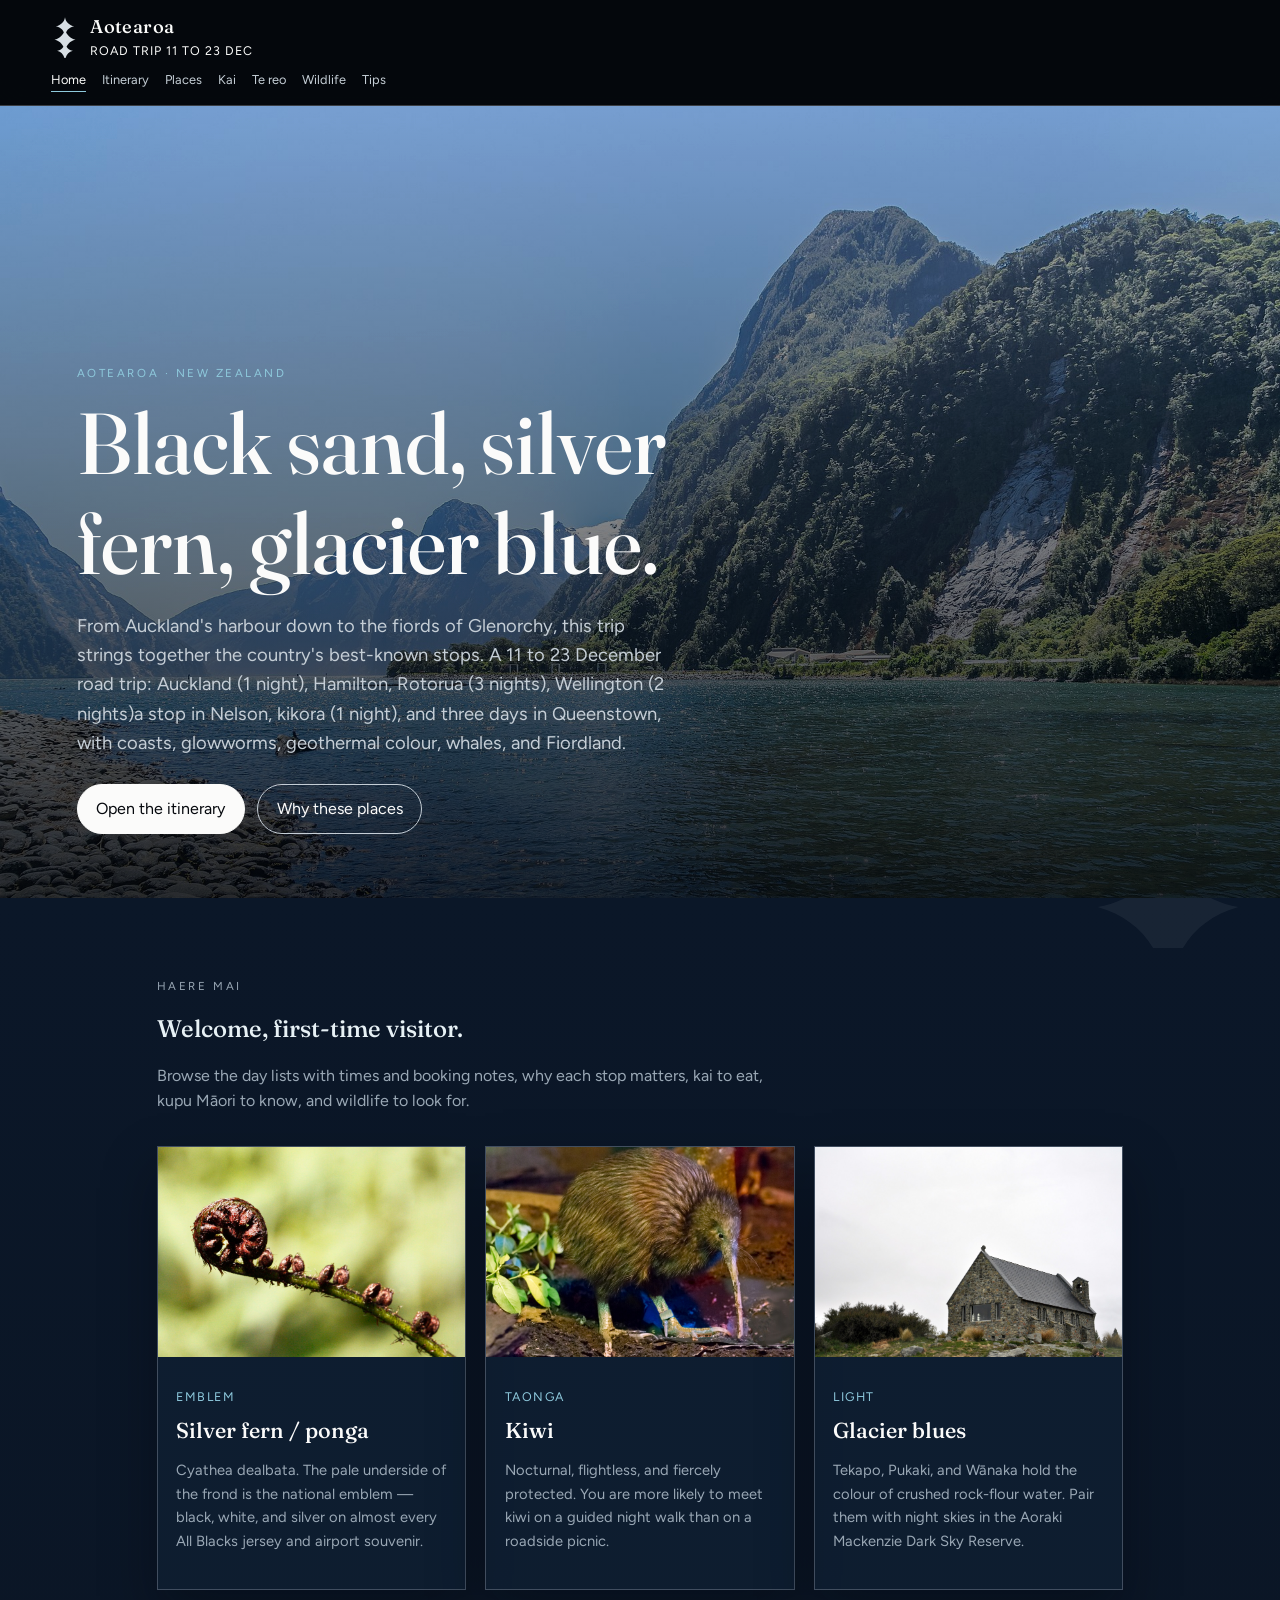
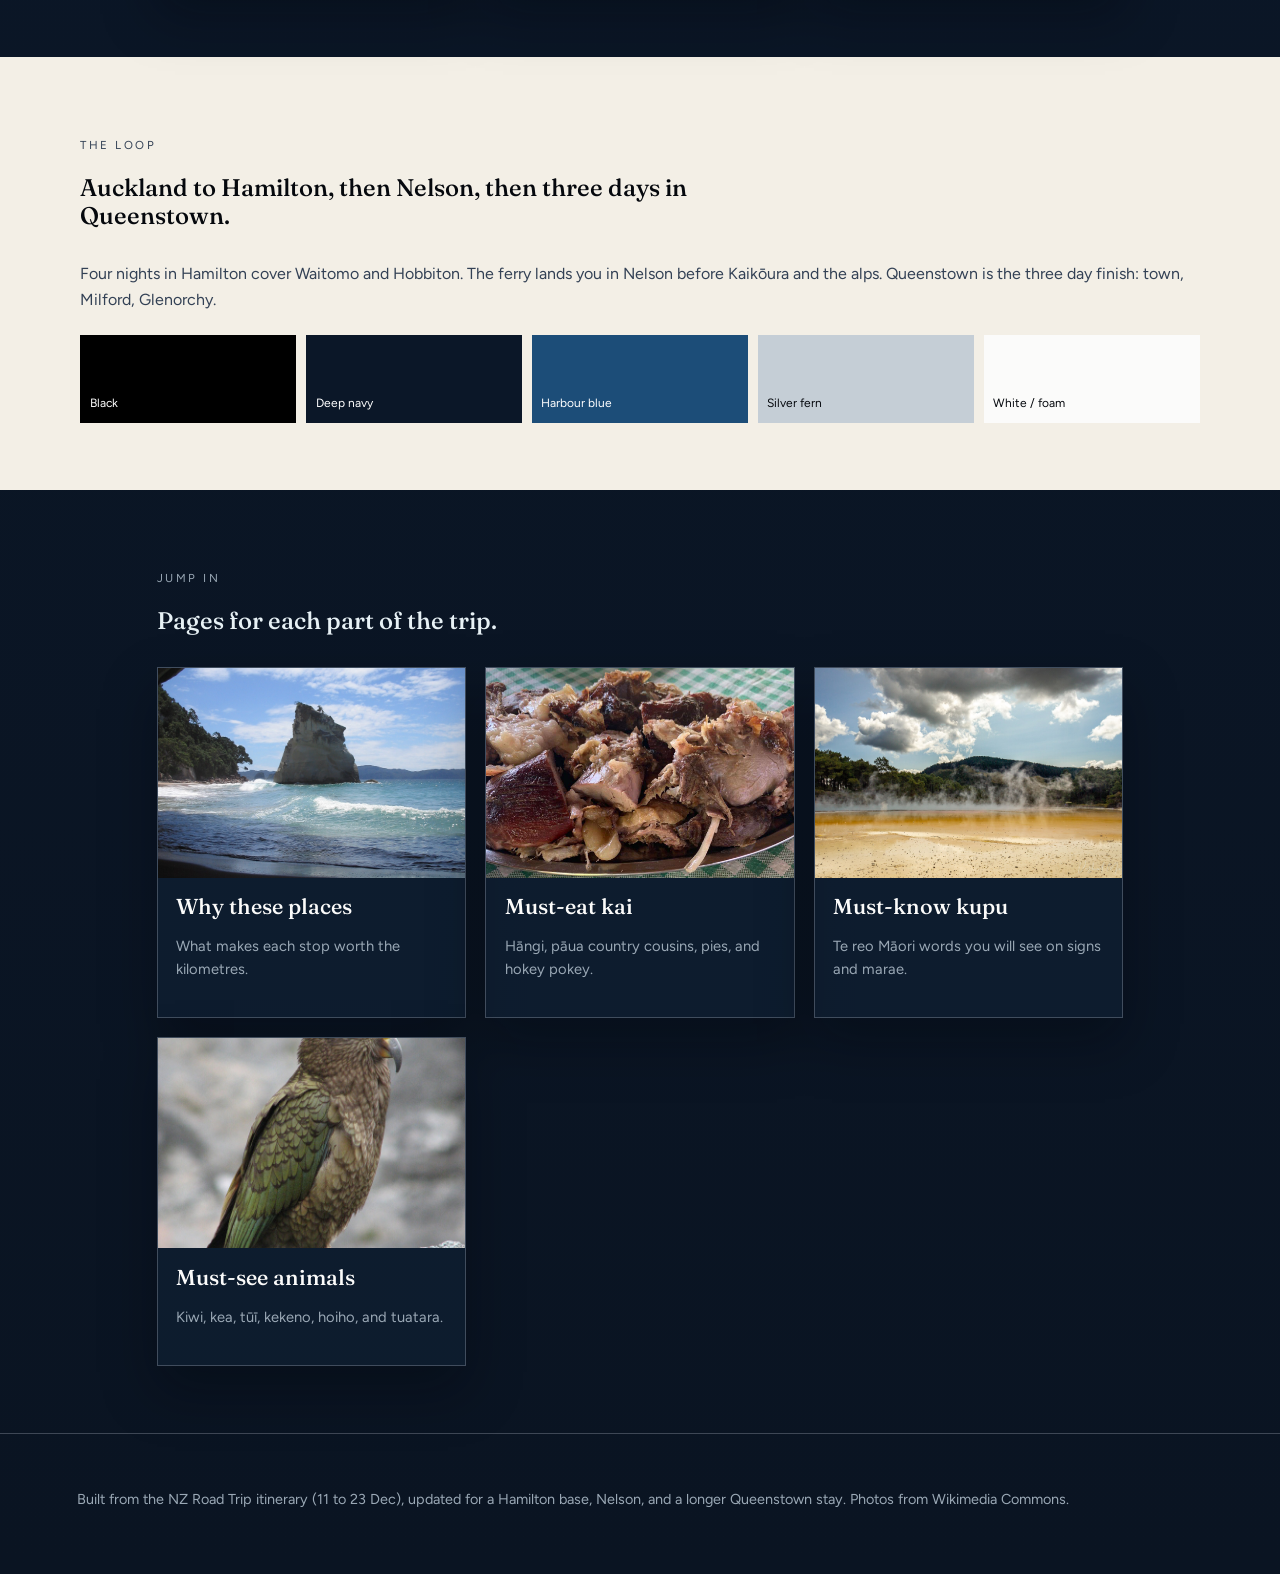
==== index.html @ 1c1c1429 "Update index.html" ====
<!DOCTYPE html>
<html lang="en">
<head>
  <meta charset="UTF-8">
  <meta name="viewport" content="width=device-width, initial-scale=1">
  <title>Aotearoa road trip · 11–23 December</title>
  <link rel="preconnect" href="https://fonts.googleapis.com">
  <link rel="preconnect" href="https://fonts.gstatic.com" crossorigin>
  <link href="https://fonts.googleapis.com/css2?family=Figtree:wght@400;500;600&family=Fraunces:opsz,wght@9..144,500;9..144,600&display=swap" rel="stylesheet">
  <link rel="stylesheet" href="css/style.css">
</head>
<body>
  <a class="skip" href="#content">Skip to content</a>
  <svg class="fern-mark" viewBox="0 0 80 120" aria-hidden="true"><path fill="#c5ced6" d="M40 4c2 16 14 24 28 28-16 2-26 12-28 32-2-20-12-30-28-32C26 28 38 20 40 4zm0 36c4 18 18 28 32 32-18 4-28 16-32 36-4-20-14-32-32-36 14-4 28-14 32-32zm0 40c2 16 12 24 24 26-14 4-22 14-24 30-2-16-10-26-24-30 12-2 22-10 24-26z"/></svg>
  <header class="site-header" data-header></header>

  <header class="hero">
    <div class="hero-bg" role="img" aria-label="Milford Sound / Piopiotahi"></div>
    <div class="hero-copy">
      <p class="kicker">Aotearoa · New Zealand</p>
      <h1>Black sand, silver fern, glacier blue.</h1>
      <p class="lede">From Auckland's harbour down to the fiords of Glenorchy, this trip strings together the country's best-known stops. A 11 to 23 December road trip: Auckland (1 night), Hamilton, Rotorua (3 nights), Wellington (2 nights)a stop in Nelson, kikora (1 night), and three days in Queenstown, with coasts, glowworms, geothermal colour, whales, and Fiordland.</p>
      <div class="btn-row">
        <a class="btn solid" href="itinerary.html">Open the itinerary</a>
        <a class="btn" href="places.html">Why these places</a>
      </div>
    </div>
  </header>

  <main id="content">
    <section class="narrow">
      <div class="section-head">
        <p class="kicker">Haere mai</p>
        <h2>Welcome, first-time visitor.</h2>
        <p>Browse the day lists with times and booking notes, why each stop matters, kai to eat, kupu Māori to know, and wildlife to look for.</p>
      </div>
      <div class="grid">
        <article class="card">
          <img src="images/fern.jpg" alt="Underside of a silver fern frond">
          <div class="card-body">
            <p class="meta">Emblem</p>
            <h3>Silver fern / ponga</h3>
            <p class="muted">Cyathea dealbata. The pale underside of the frond is the national emblem — black, white, and silver on almost every All Blacks jersey and airport souvenir.</p>
          </div>
        </article>
        <article class="card">
          <img src="images/kiwi.jpg" alt="North Island brown kiwi">
          <div class="card-body">
            <p class="meta">Taonga</p>
            <h3>Kiwi</h3>
            <p class="muted">Nocturnal, flightless, and fiercely protected. You are more likely to meet kiwi on a guided night walk than on a roadside picnic.</p>
          </div>
        </article>
        <article class="card">
          <img src="images/tekapo.jpg" alt="Church of the Good Shepherd at Lake Tekapo">
          <div class="card-body">
            <p class="meta">Light</p>
            <h3>Glacier blues</h3>
            <p class="muted">Tekapo, Pukaki, and Wānaka hold the colour of crushed rock-flour water. Pair them with night skies in the Aoraki Mackenzie Dark Sky Reserve.</p>
          </div>
        </article>
      </div>
    </section>

    <section class="light">
      <div class="narrow">
        <div class="section-head">
          <p class="kicker">The loop</p>
          <h2>Auckland to Hamilton, then Nelson, then three days in Queenstown.</h2>
        </div>
        <p>Four nights in Hamilton cover Waitomo and Hobbiton. The ferry lands you in Nelson before Kaikōura and the alps. Queenstown is the three day finish: town, Milford, Glenorchy.</p>
        <div class="palette" aria-label="Colour palette">
          <div class="swatch black">Black</div>
          <div class="swatch navy">Deep navy</div>
          <div class="swatch blue">Harbour blue</div>
          <div class="swatch silver">Silver fern</div>
          <div class="swatch white">White / foam</div>
        </div>
      </div>
    </section>

    <section class="narrow">
      <div class="section-head">
        <p class="kicker">Jump in</p>
        <h2>Pages for each part of the trip.</h2>
      </div>
      <div class="grid">
        <a class="card" href="places.html">
          <img src="images/cathedral-cove.jpg" alt="Cathedral Cove, Coromandel">
          <div class="card-body"><h3>Why these places</h3><p class="muted">What makes each stop worth the kilometres.</p></div>
        </a>
        <a class="card" href="kai.html">
          <img src="images/lamb.jpg" alt="Roast lamb">
          <div class="card-body"><h3>Must-eat kai</h3><p class="muted">Hāngi, pāua country cousins, pies, and hokey pokey.</p></div>
        </a>
        <a class="card" href="kupu.html">
          <img src="images/waiotapu.jpg" alt="Champagne Pool at Wai-O-Tapu">
          <div class="card-body"><h3>Must-know kupu</h3><p class="muted">Te reo Māori words you will see on signs and marae.</p></div>
        </a>
        <a class="card" href="wildlife.html">
          <img src="images/kea.jpg" alt="Kea alpine parrot">
          <div class="card-body"><h3>Must-see animals</h3><p class="muted">Kiwi, kea, tūī, kekeno, hoiho, and tuatara.</p></div>
        </a>
      </div>
    </section>
  </main>

  <footer>
    <p>Built from the NZ Road Trip itinerary (11 to 23 Dec), updated for a Hamilton base, Nelson, and a longer Queenstown stay. Photos from Wikimedia Commons.</p>
  </footer>
  <script src="js/site.js"></script>
</body>
</html>
---- css/style.css ----
:root {
  --ink: #05080d;
  --navy: #0b1728;
  --deep: #12263d;
  --blue: #1c4d78;
  --lagoon: #2b7ca8;
  --glacier: #8ec9dc;
  --foam: #e7f1f5;
  --paper: #f3efe6;
  --silver: #c5ced6;
  --mist: #9aa8b5;
  --white: #fbfbfa;
  --black: #020304;
  --line: rgba(197, 206, 214, 0.28);
  --shadow: 0 24px 50px rgba(2, 6, 12, 0.35);
  --serif: "Fraunces", "Times New Roman", serif;
  --sans: "Figtree", "Segoe UI", sans-serif;
}

* { box-sizing: border-box; }
html { scroll-behavior: smooth; }
body {
  margin: 0;
  color: var(--foam);
  background:
    radial-gradient(1200px 500px at 10% -10%, rgba(46, 124, 168, 0.18), transparent 50%),
    linear-gradient(180deg, var(--ink), var(--navy) 28%, #0a1422);
  font-family: var(--sans);
  line-height: 1.6;
}

img { max-width: 100%; display: block; }
a { color: var(--glacier); text-decoration: none; }
a:hover { color: var(--white); }

.skip {
  position: absolute;
  left: -999px;
}
.skip:focus {
  left: 1rem;
  top: 1rem;
  background: #fff;
  color: #000;
  padding: 0.5rem 1rem;
  z-index: 20;
}

.fern-mark {
  position: fixed;
  right: -4rem;
  bottom: -3rem;
  width: 22rem;
  height: 22rem;
  opacity: 0.07;
  pointer-events: none;
  z-index: 0;
}

.site-header {
  position: sticky;
  top: 0;
  z-index: 10;
  display: flex;
  flex-direction: column;
  align-items: stretch;
  gap: 0.55rem;
  padding: 0.75rem 4vw 0.85rem;
  background: rgba(5, 8, 13, 0.9);
  border-bottom: 1px solid var(--line);
  backdrop-filter: blur(16px);
}
.header-top {
  display: flex;
  align-items: center;
  justify-content: space-between;
  gap: 1rem;
}

.brand {
  display: flex;
  align-items: center;
  gap: 0.7rem;
  color: var(--white);
  letter-spacing: 0.08em;
  text-transform: uppercase;
  font-size: 0.78rem;
}
.brand svg { width: 28px; height: 42px; }
.brand strong {
  display: block;
  font-family: var(--serif);
  font-size: 1.15rem;
  letter-spacing: 0.02em;
  text-transform: none;
  font-weight: 500;
}

nav {
  display: flex;
  flex-wrap: wrap;
  gap: 0.35rem 1rem;
}
nav a {
  color: var(--silver);
  font-size: 0.8rem;
  white-space: nowrap;
}
nav a[aria-current="page"] {
  color: var(--white);
  border-bottom: 1px solid var(--glacier);
}

.menu-btn {
  display: none;
  background: transparent;
  color: var(--white);
  border: 1px solid var(--line);
  padding: 0.4rem 0.7rem;
}

.hero {
  position: relative;
  min-height: 88vh;
  display: grid;
  align-items: end;
  padding: 7rem 6vw 4rem;
  overflow: hidden;
}
.hero-bg {
  position: absolute;
  inset: 0;
  background:
    linear-gradient(180deg, rgba(5, 8, 13, 0.15), rgba(5, 8, 13, 0.82)),
    url("../images/milford.jpg") center/cover no-repeat;
  filter: saturate(1.08) contrast(1.05);
}
.hero-copy { position: relative; max-width: 42rem; }
.kicker {
  color: var(--glacier);
  letter-spacing: 0.22em;
  text-transform: uppercase;
  font-size: 0.72rem;
}
h1, h2, h3 { font-family: var(--serif); font-weight: 500; line-height: 1.15; }
h1 {
  font-size: clamp(2.6rem, 7vw, 5.4rem);
  margin: 0.4rem 0 0.8rem;
  color: var(--white);
}
.lede { font-size: 1.15rem; color: var(--silver); max-width: 38rem; }

.btn-row { display: flex; gap: 0.8rem; flex-wrap: wrap; margin-top: 1.6rem; }
.btn {
  display: inline-flex;
  align-items: center;
  padding: 0.7rem 1.15rem;
  border: 1px solid var(--silver);
  color: var(--white);
  border-radius: 999px;
}
.btn.solid {
  background: var(--white);
  color: var(--ink);
  border-color: var(--white);
}

main { position: relative; z-index: 1; }
section { padding: 4.2rem 6vw; }
.narrow { max-width: 70rem; margin: 0 auto; }
.section-head { max-width: 40rem; margin-bottom: 2rem; }
.section-head p { color: var(--mist); }

.palette {
  display: grid;
  grid-template-columns: repeat(5, 1fr);
  gap: 0.6rem;
  margin-top: 1.4rem;
}
.swatch {
  min-height: 88px;
  display: flex;
  align-items: end;
  padding: 0.6rem;
  font-size: 0.75rem;
  color: #fff;
}
.swatch.white, .swatch.silver { color: var(--ink); }
.swatch.black { background: #000; }
.swatch.navy { background: #0b1728; }
.swatch.blue { background: #1c4d78; }
.swatch.silver { background: #c5ced6; }
.swatch.white { background: #fbfbfa; }

.grid {
  display: grid;
  gap: 1.2rem;
  grid-template-columns: repeat(auto-fit, minmax(250px, 1fr));
}
.card {
  background: rgba(18, 38, 61, 0.45);
  border: 1px solid var(--line);
  overflow: hidden;
  box-shadow: var(--shadow);
}
.card img { width: 100%; height: 210px; object-fit: cover; }
.card-body { padding: 1.1rem 1.15rem 1.3rem; }
.card h3 { margin: 0 0 0.4rem; font-size: 1.35rem; color: var(--white); }
.muted { color: var(--mist); font-size: 0.92rem; }
.meta {
  color: var(--glacier);
  font-size: 0.78rem;
  letter-spacing: 0.12em;
  text-transform: uppercase;
}

.stay-grid {
  display: grid;
  grid-template-columns: repeat(3, 1fr);
  gap: 1rem;
  margin: 1.8rem 0 2.4rem;
}
.stay {
  border: 1px solid var(--line);
  padding: 1.1rem 1.15rem 1.2rem;
  background: rgba(18, 38, 61, 0.4);
}
.stay h2 { margin: 0.2rem 0 0.5rem; font-size: 1.35rem; color: var(--white); }
.stay p { margin: 0; color: var(--mist); font-size: 0.92rem; }

.book-now {
  margin: 0 0 2.5rem;
  padding-left: 1.2rem;
}
.book-now li { margin: 0.35rem 0; }

.day {
  display: grid;
  grid-template-columns: 8.5rem 1fr;
  gap: 1.2rem;
  padding: 1.6rem 0 1.8rem;
  border-top: 1px solid var(--line);
}
.day time {
  color: var(--glacier);
  font-size: 0.85rem;
  letter-spacing: 0.08em;
  text-transform: uppercase;
}
.day h2 { margin-top: 0; color: var(--white); }
.why {
  margin: 0.35rem 0 0.4rem;
  padding-left: 0.9rem;
  border-left: 2px solid var(--glacier);
  color: var(--silver);
}

.plan {
  list-style: none;
  margin: 0.6rem 0 0;
  padding: 0;
}
.plan li {
  display: grid;
  grid-template-columns: minmax(0, 1fr) auto;
  gap: 0.25rem 1rem;
  padding: 0.85rem 0;
  border-top: 1px solid var(--line);
}
.plan li span:first-child { color: var(--white); font-weight: 500; }
.plan .when {
  color: var(--glacier);
  font-size: 0.82rem;
  white-space: nowrap;
}
.plan .note {
  grid-column: 1 / -1;
  color: var(--mist);
  font-size: 0.9rem;
}
.plan .note strong { color: #e6c98a; font-weight: 600; }

.ticket-ol { padding-left: 1.2rem; }
.ticket-ol li { margin: 0.35rem 0; }

.place {
  display: grid;
  grid-template-columns: 1.1fr 1fr;
  gap: 1.6rem;
  align-items: center;
  margin: 2.2rem 0 3rem;
}
.place:nth-child(even) { grid-template-columns: 1fr 1.1fr; }
.place:nth-child(even) .place-copy { order: -1; }
.place img {
  width: 100%;
  height: 360px;
  object-fit: cover;
  border: 1px solid var(--line);
}
.place h2 { margin-top: 0; color: var(--white); font-size: 2rem; }

.word {
  display: grid;
  grid-template-columns: 12rem 1fr;
  gap: 1rem;
  padding: 1rem 0;
  border-bottom: 1px solid var(--line);
}
.word dt {
  font-family: var(--serif);
  font-size: 1.4rem;
  color: var(--white);
}
.pronounce { color: var(--glacier); font-size: 0.85rem; }

.tips { display: grid; gap: 1rem; }
.tip {
  background: linear-gradient(90deg, rgba(142, 201, 220, 0.08), transparent);
  border: 1px solid var(--line);
  padding: 1.1rem 1.2rem;
}

.chip {
  border: 1px solid var(--line);
  padding: 0.35rem 0.7rem;
  font-size: 0.82rem;
  color: var(--silver);
}

.animal img { height: 240px; }

.quote {
  font-family: var(--serif);
  font-size: clamp(1.5rem, 3vw, 2.3rem);
  color: var(--white);
  max-width: 36rem;
}

footer {
  padding: 2.5rem 6vw 3rem;
  border-top: 1px solid var(--line);
  color: var(--mist);
  font-size: 0.9rem;
}

.light {
  background: var(--paper);
  color: var(--navy);
}
.light h2, .light h3 { color: var(--ink); }
.light .muted, .light p { color: #334155; }
.light .card { background: #fff; color: var(--navy); box-shadow: none; }
.light .card h3 { color: var(--ink); }

@media (max-width: 700px) {
  .menu-btn { display: block; }
  nav {
    display: none;
    flex-direction: column;
    background: #0b1728;
    padding: 0.8rem 0 0.2rem;
  }
  nav.open { display: flex; }
  .place,
  .place:nth-child(even),
  .day,
  .word,
  .stay-grid,
  .plan li {
    grid-template-columns: 1fr;
  }
  .place:nth-child(even) .place-copy { order: 0; }
  .place img { height: 240px; }
  .palette { grid-template-columns: repeat(3, 1fr); }
}
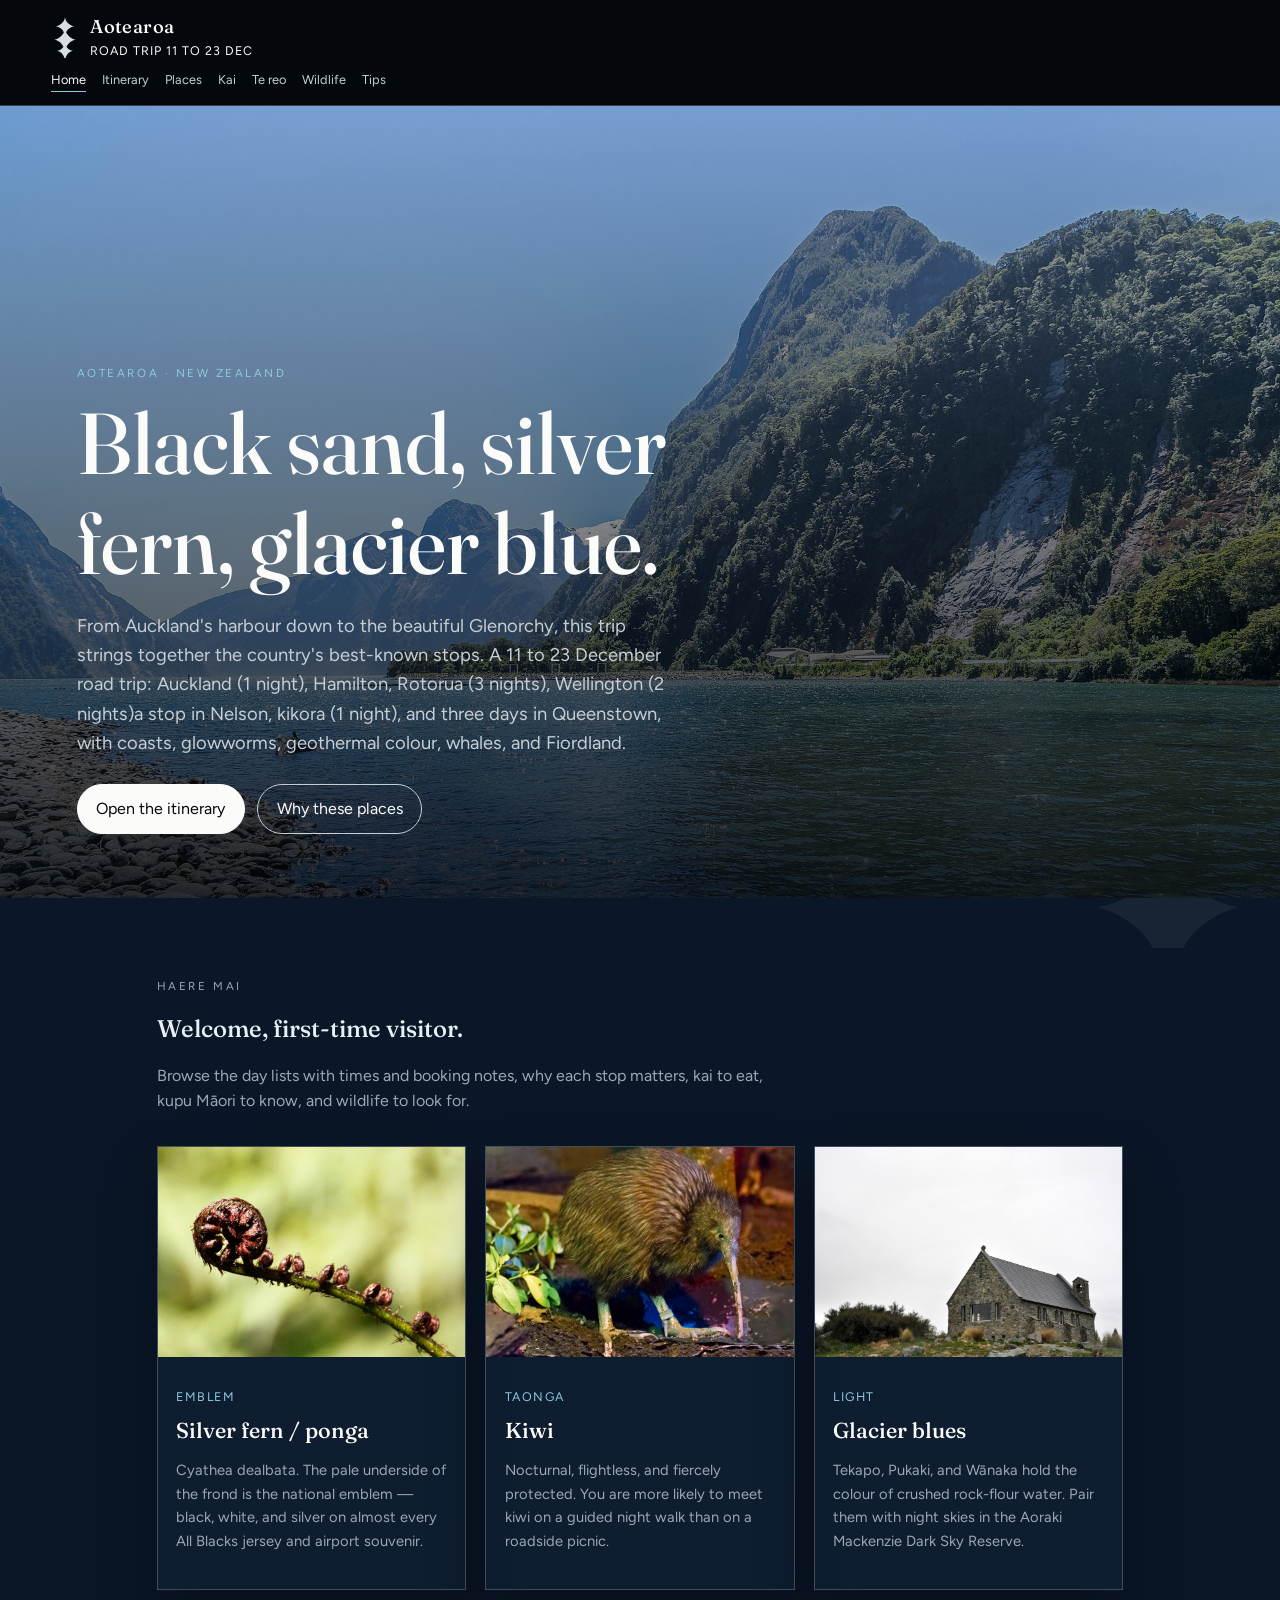
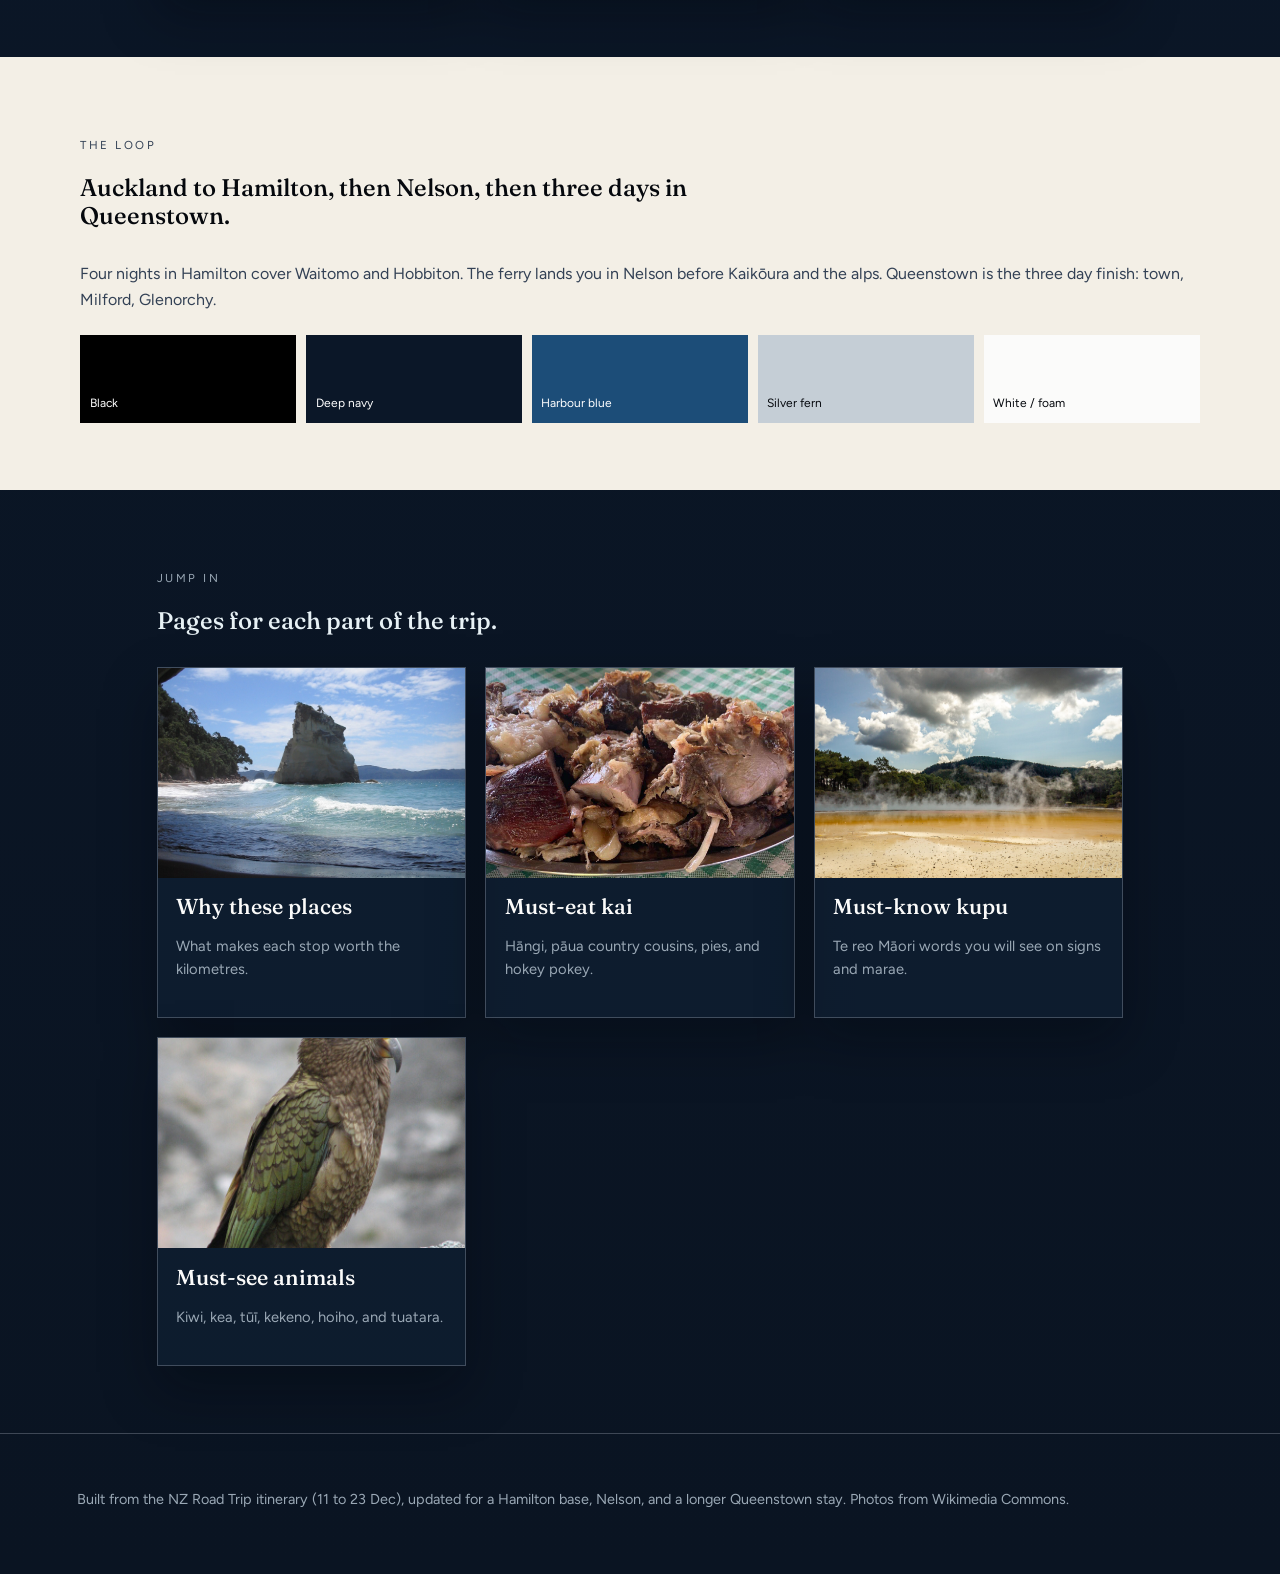
==== commit 4dce0155: "Update index.html" ====
--- a/index.html
+++ b/index.html
@@ -19,7 +19,7 @@
     <div class="hero-copy">
       <p class="kicker">Aotearoa · New Zealand</p>
       <h1>Black sand, silver fern, glacier blue.</h1>
-      <p class="lede">From Auckland's harbour down to the fiords of Glenorchy, this trip strings together the country's best-known stops. A 11 to 23 December road trip: Auckland (1 night), Hamilton, Rotorua (3 nights), Wellington (2 nights)a stop in Nelson, kikora (1 night), and three days in Queenstown, with coasts, glowworms, geothermal colour, whales, and Fiordland.</p>
+      <p class="lede">From Auckland's harbour down to the beautiful Glenorchy, this trip strings together the country's best-known stops. A 11 to 23 December road trip: Auckland (1 night), Hamilton, Rotorua (3 nights), Wellington (2 nights)a stop in Nelson, kikora (1 night), and three days in Queenstown, with coasts, glowworms, geothermal colour, whales, and Fiordland.</p>
       <div class="btn-row">
         <a class="btn solid" href="itinerary.html">Open the itinerary</a>
         <a class="btn" href="places.html">Why these places</a>
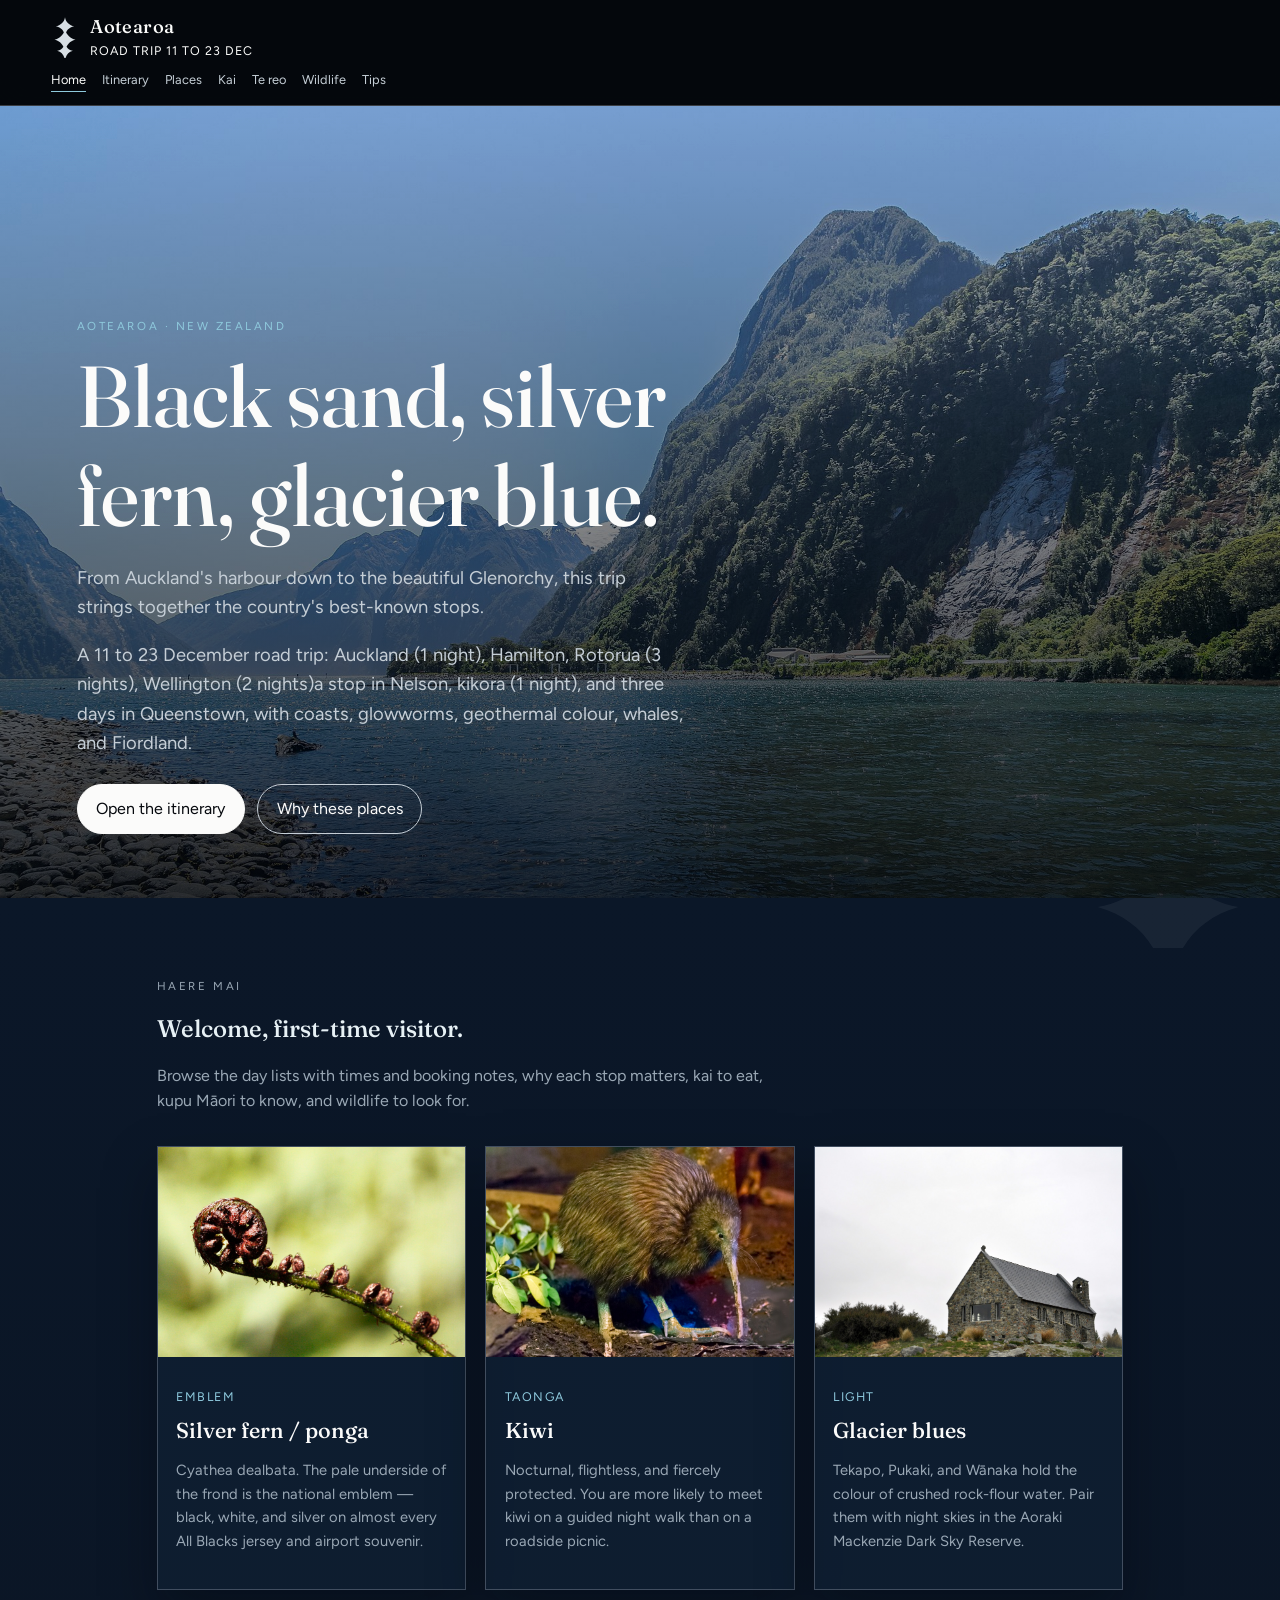
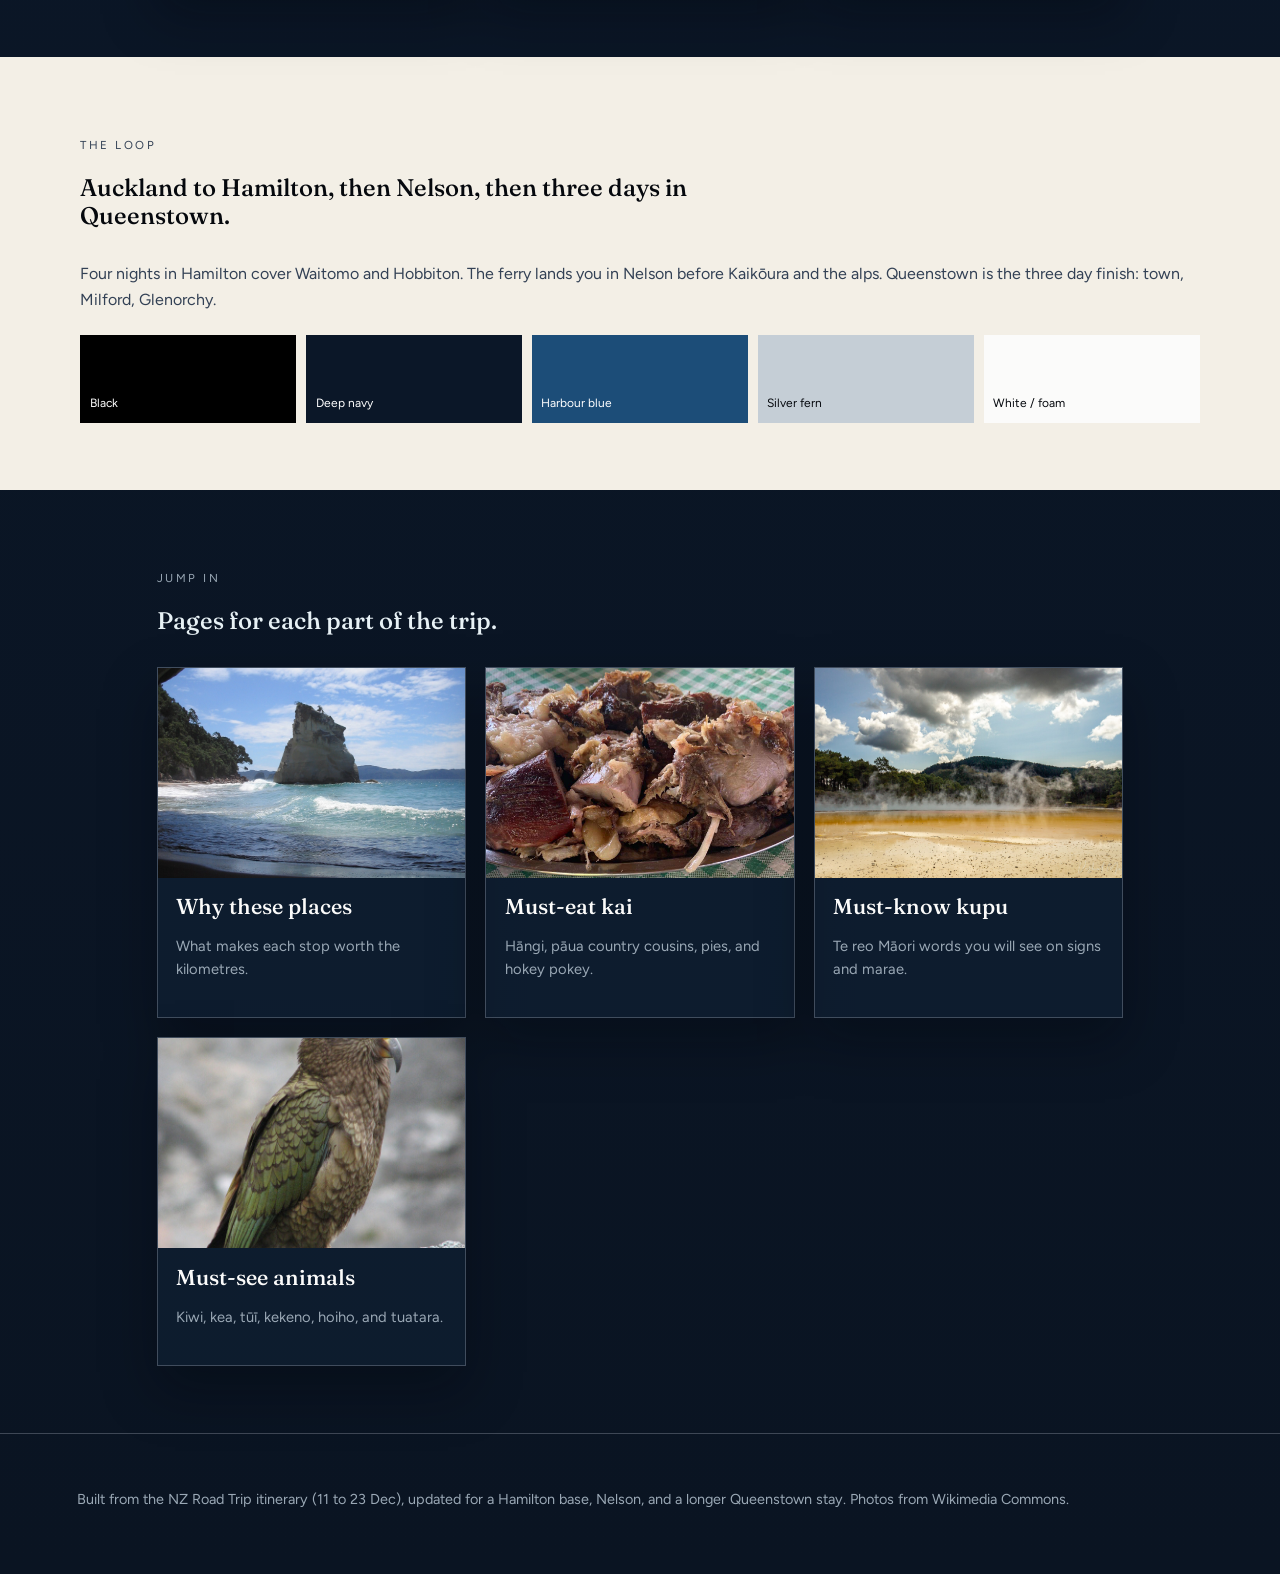
==== commit 2534bdbe: "Update index.html" ====
--- a/index.html
+++ b/index.html
@@ -19,7 +19,8 @@
     <div class="hero-copy">
       <p class="kicker">Aotearoa · New Zealand</p>
       <h1>Black sand, silver fern, glacier blue.</h1>
-      <p class="lede">From Auckland's harbour down to the beautiful Glenorchy, this trip strings together the country's best-known stops. A 11 to 23 December road trip: Auckland (1 night), Hamilton, Rotorua (3 nights), Wellington (2 nights)a stop in Nelson, kikora (1 night), and three days in Queenstown, with coasts, glowworms, geothermal colour, whales, and Fiordland.</p>
+           <p class="lede">From Auckland's harbour down to the beautiful Glenorchy, this trip strings together the country's best-known stops.</p>
+           <p class="lede">A 11 to 23 December road trip: Auckland (1 night), Hamilton, Rotorua (3 nights), Wellington (2 nights)a stop in Nelson, kikora (1 night), and three days in Queenstown, with coasts, glowworms, geothermal colour, whales, and Fiordland.</p>
       <div class="btn-row">
         <a class="btn solid" href="itinerary.html">Open the itinerary</a>
         <a class="btn" href="places.html">Why these places</a>
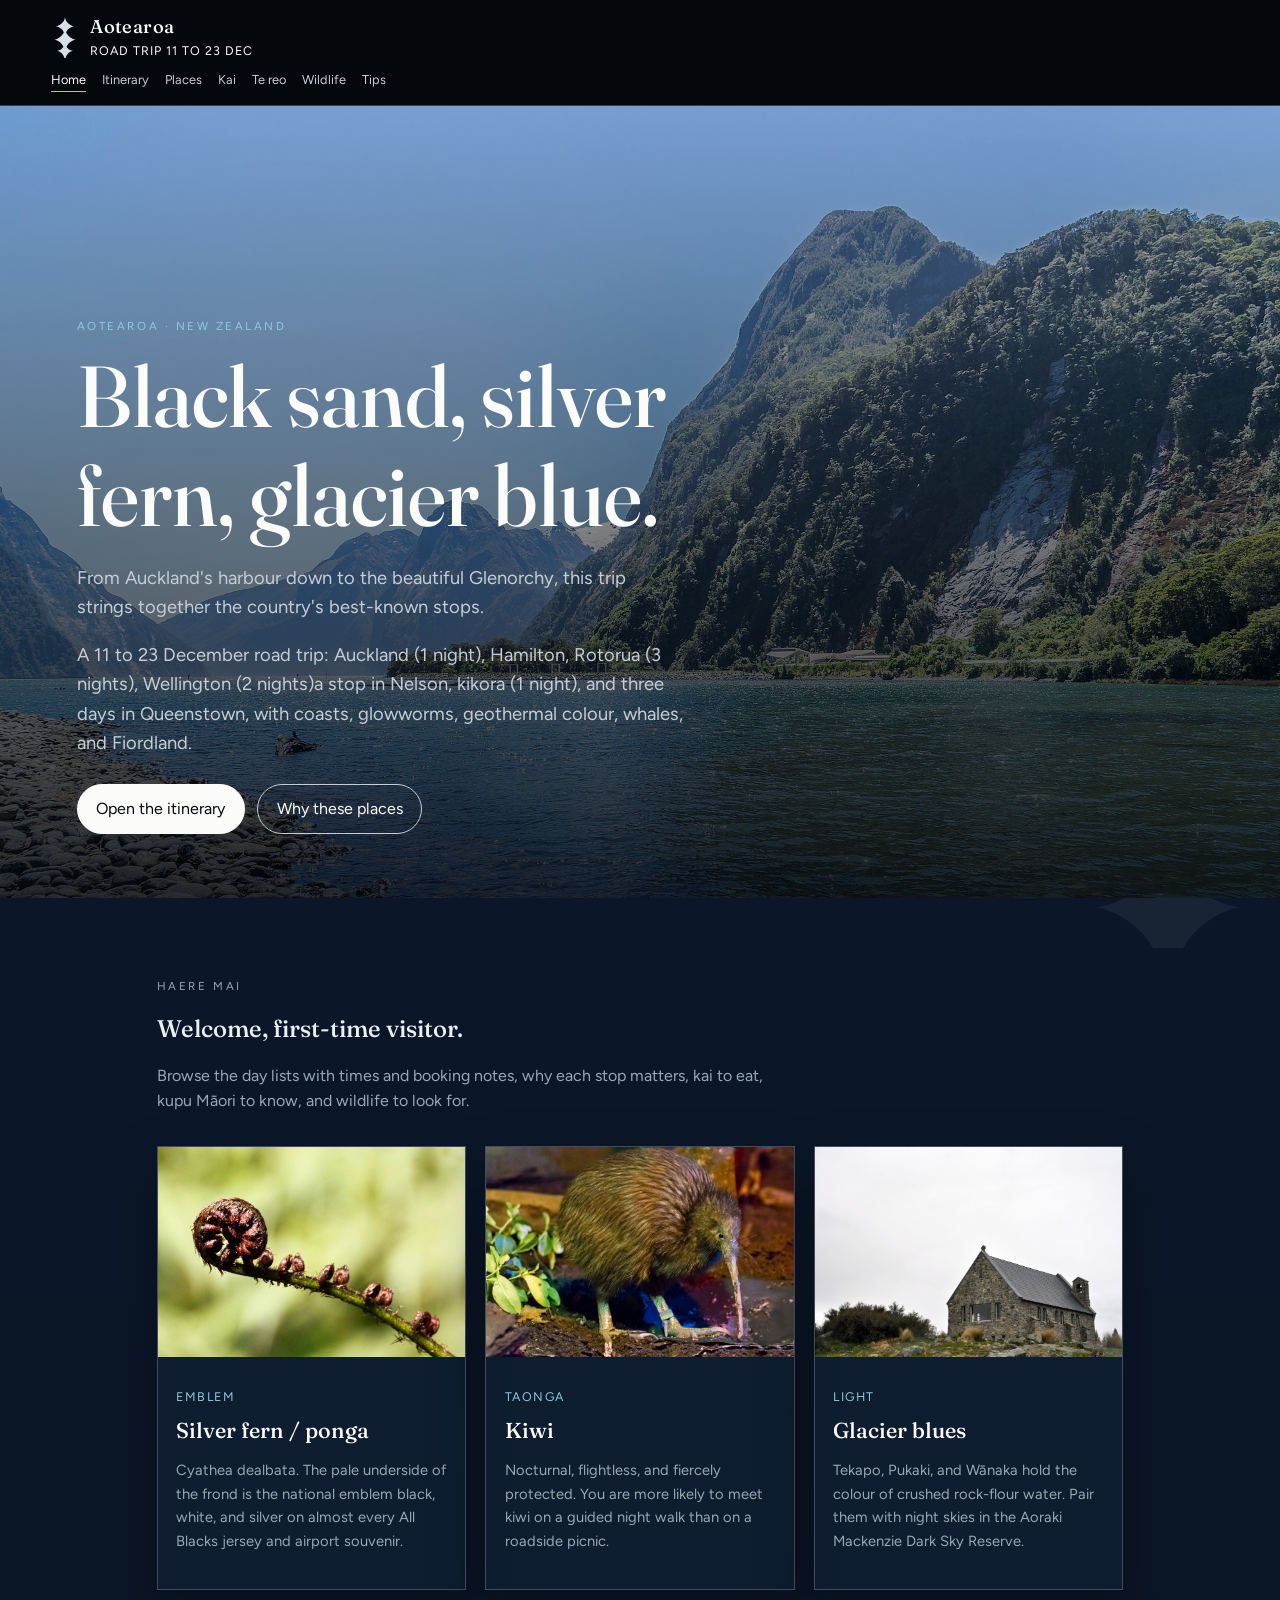
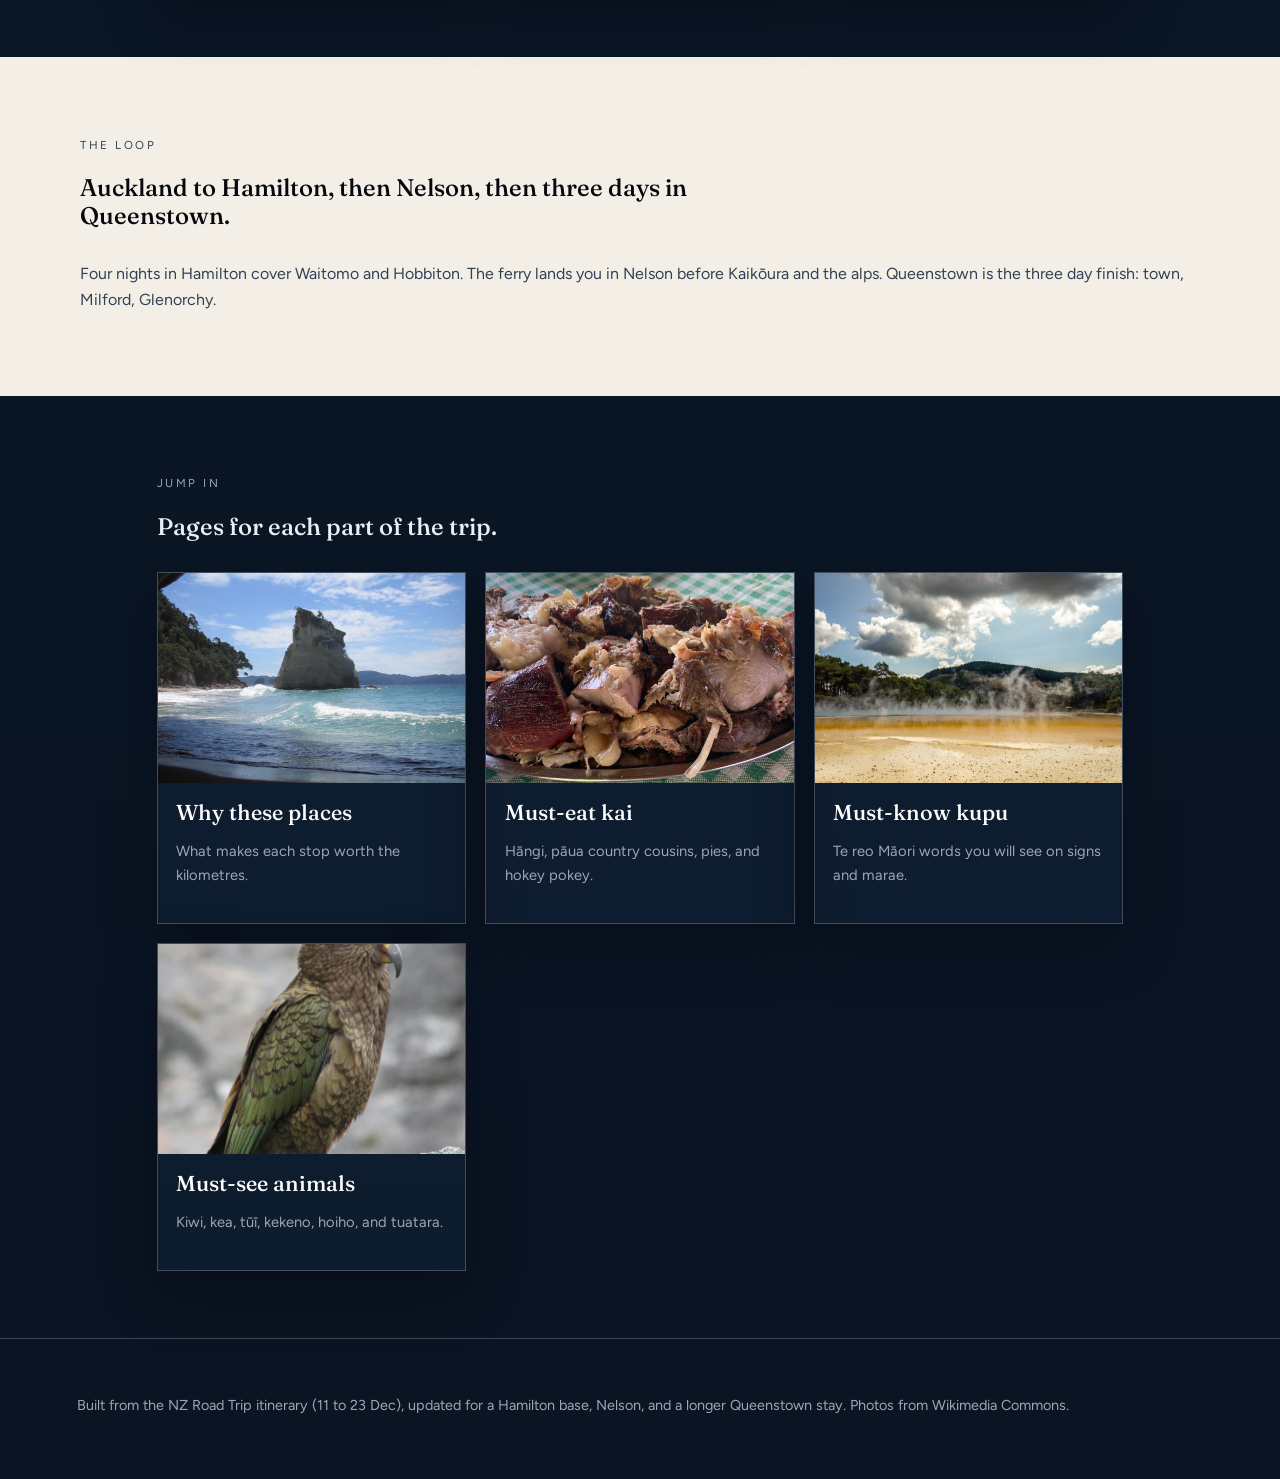
==== commit ce28191f: "changes on home" ====
--- a/index.html
+++ b/index.html
@@ -20,7 +20,7 @@
       <p class="kicker">Aotearoa · New Zealand</p>
       <h1>Black sand, silver fern, glacier blue.</h1>
            <p class="lede">From Auckland's harbour down to the beautiful Glenorchy, this trip strings together the country's best-known stops.</p>
-           <p class="lede">A 11 to 23 December road trip: Auckland (1 night), Hamilton, Rotorua (3 nights), Wellington (2 nights)a stop in Nelson, kikora (1 night), and three days in Queenstown, with coasts, glowworms, geothermal colour, whales, and Fiordland.</p>
+           <p class="lede">A 11 to 23 December road trip: Auckland (1 night), Hamilton,      Rotorua (3 nights), Wellington (2 nights)a stop in Nelson, kikora (1 night), and three days in Queenstown, with coasts, glowworms, geothermal colour, whales, and Fiordland.</p>
       <div class="btn-row">
         <a class="btn solid" href="itinerary.html">Open the itinerary</a>
         <a class="btn" href="places.html">Why these places</a>
@@ -41,7 +41,7 @@
           <div class="card-body">
             <p class="meta">Emblem</p>
             <h3>Silver fern / ponga</h3>
-            <p class="muted">Cyathea dealbata. The pale underside of the frond is the national emblem — black, white, and silver on almost every All Blacks jersey and airport souvenir.</p>
+            <p class="muted">Cyathea dealbata. The pale underside of the frond is the national emblem  black, white, and silver on almost every All Blacks jersey and airport souvenir.</p>
           </div>
         </article>
         <article class="card">
@@ -70,13 +70,6 @@
           <h2>Auckland to Hamilton, then Nelson, then three days in Queenstown.</h2>
         </div>
         <p>Four nights in Hamilton cover Waitomo and Hobbiton. The ferry lands you in Nelson before Kaikōura and the alps. Queenstown is the three day finish: town, Milford, Glenorchy.</p>
-        <div class="palette" aria-label="Colour palette">
-          <div class="swatch black">Black</div>
-          <div class="swatch navy">Deep navy</div>
-          <div class="swatch blue">Harbour blue</div>
-          <div class="swatch silver">Silver fern</div>
-          <div class="swatch white">White / foam</div>
-        </div>
       </div>
     </section>
 
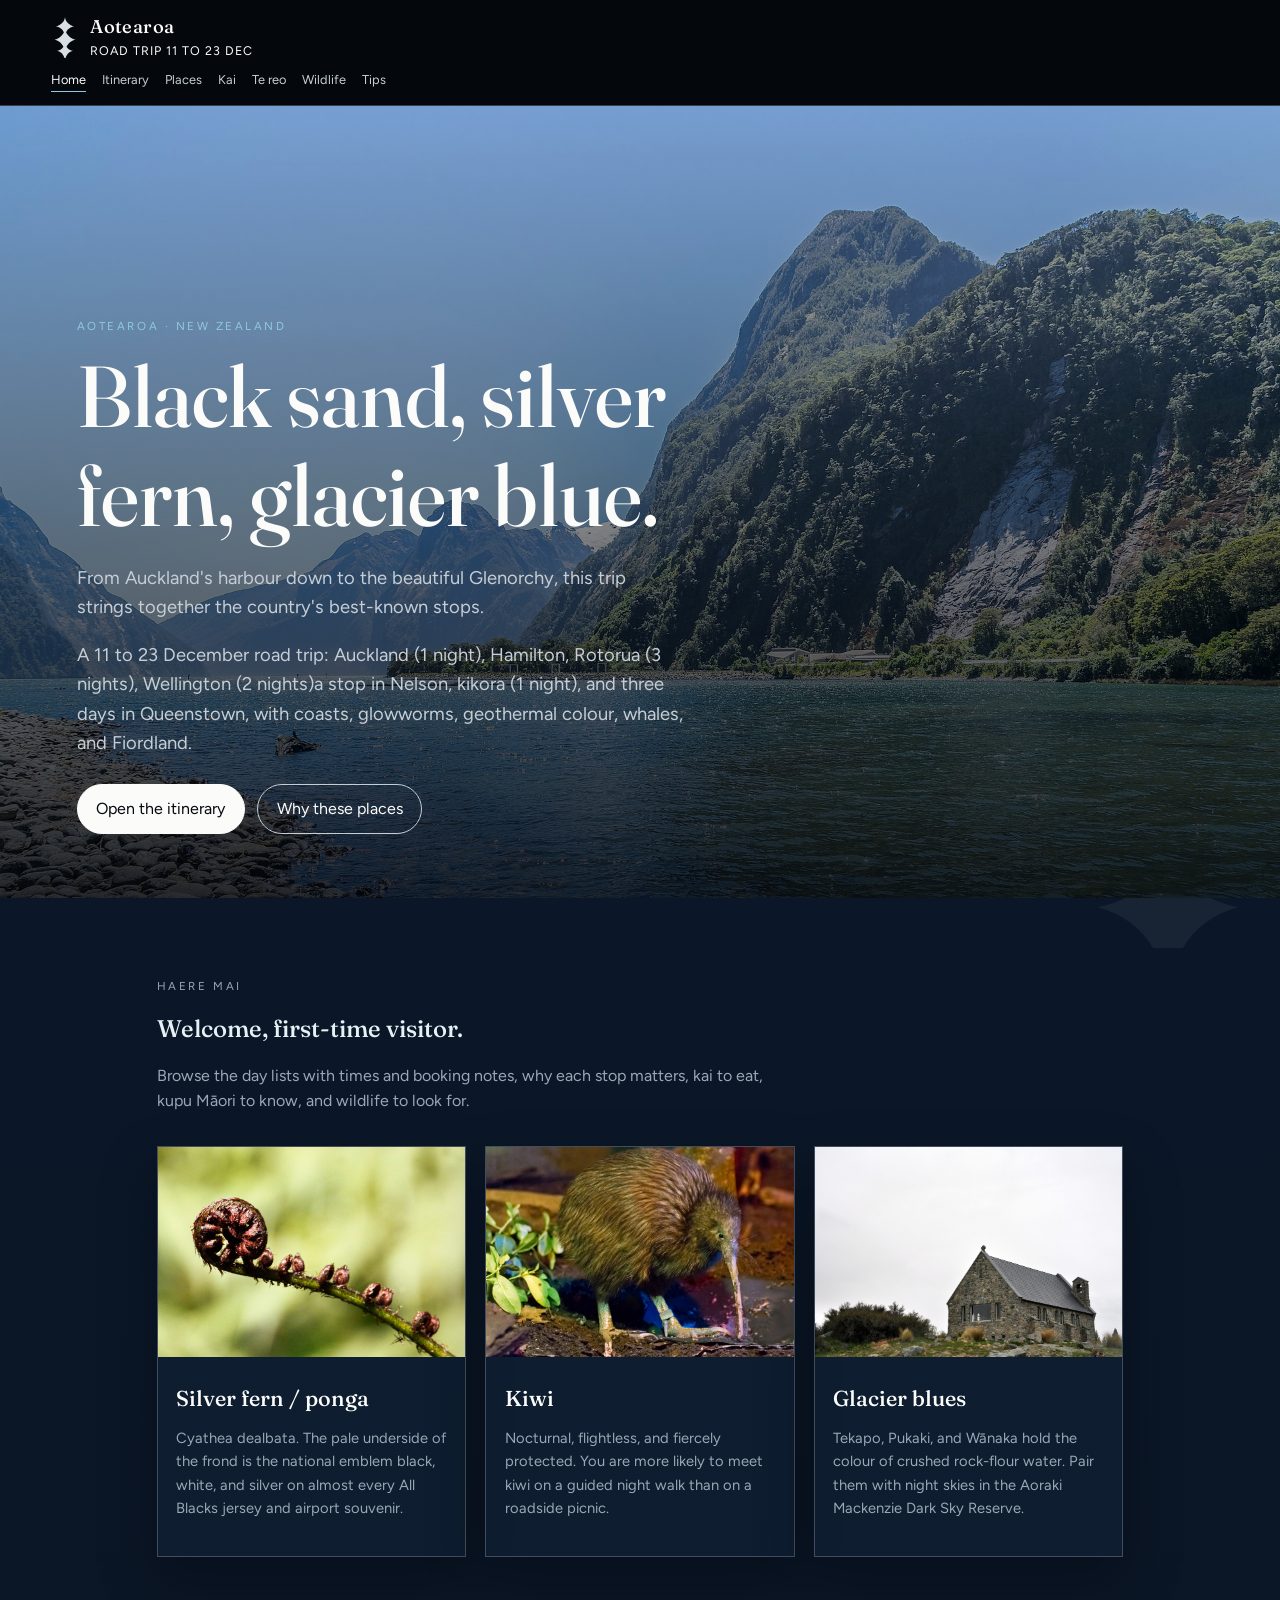
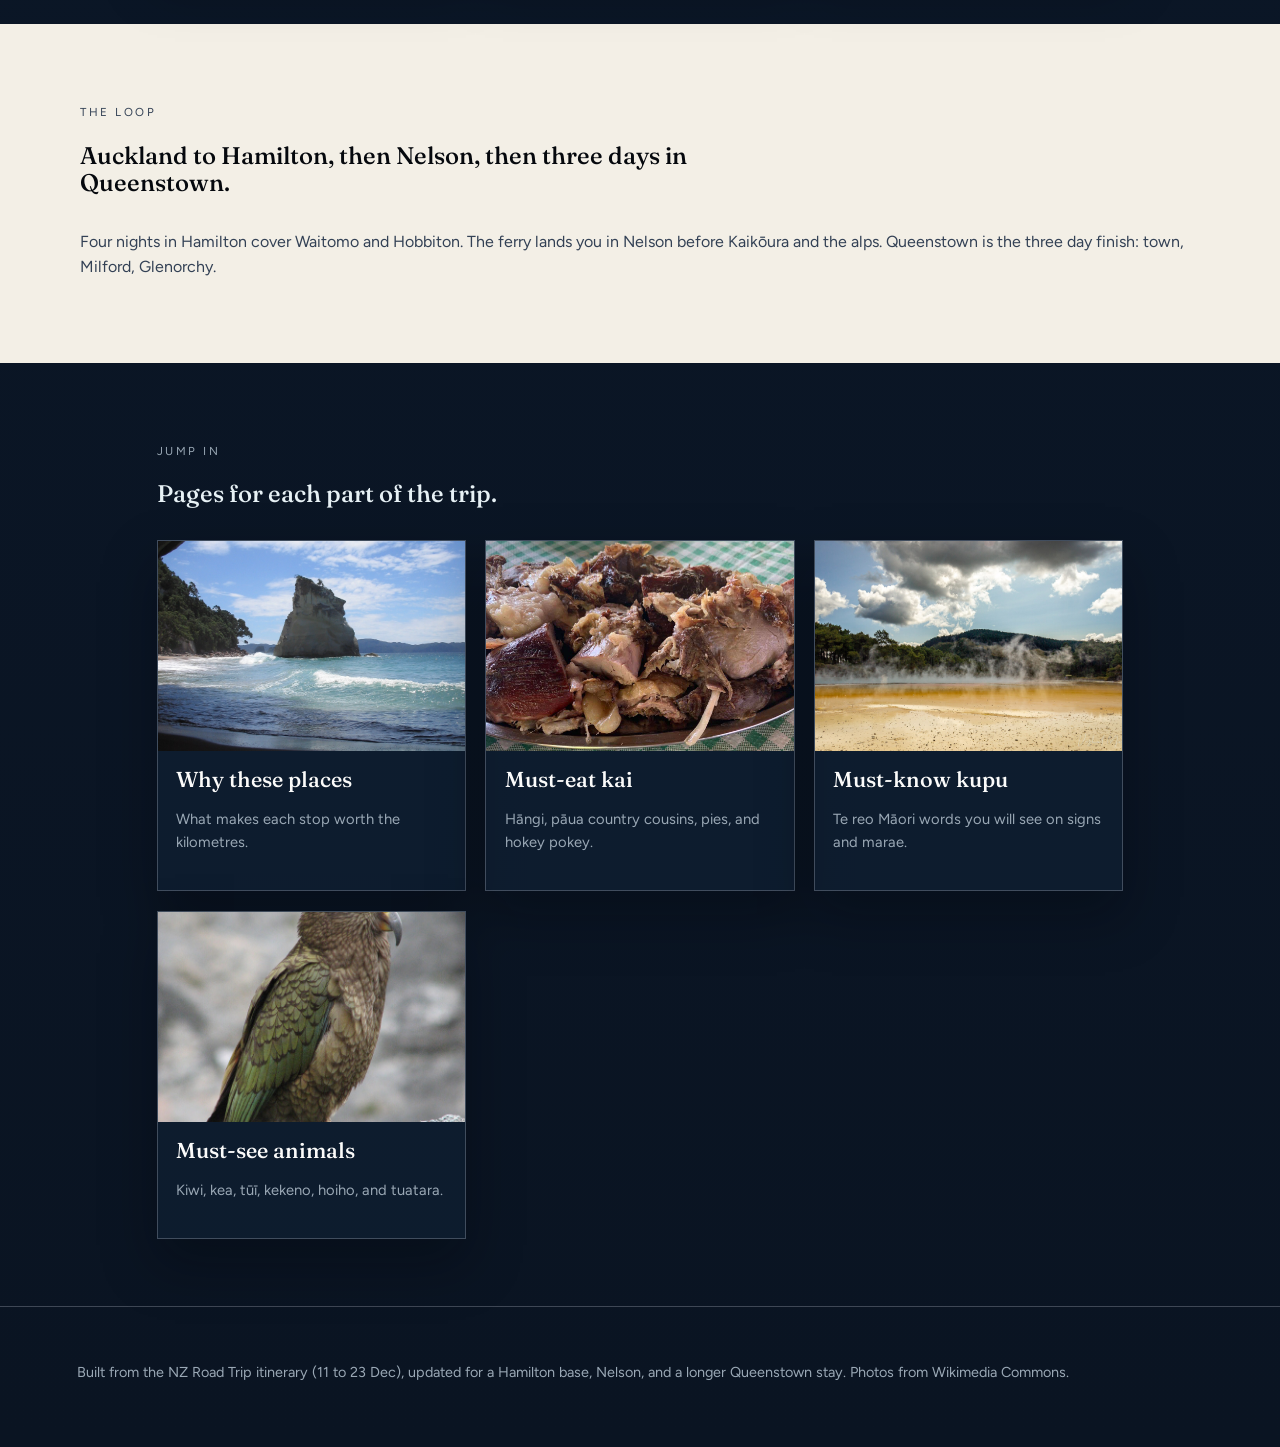
==== commit f3fe54bd: "content revise" ====
--- a/index.html
+++ b/index.html
@@ -3,7 +3,7 @@
 <head>
   <meta charset="UTF-8">
   <meta name="viewport" content="width=device-width, initial-scale=1">
-  <title>Aotearoa road trip · 11–23 December</title>
+  <title>Aotearoa road trip · 11–23 December 2026</title>
   <link rel="preconnect" href="https://fonts.googleapis.com">
   <link rel="preconnect" href="https://fonts.gstatic.com" crossorigin>
   <link href="https://fonts.googleapis.com/css2?family=Figtree:wght@400;500;600&family=Fraunces:opsz,wght@9..144,500;9..144,600&display=swap" rel="stylesheet">
@@ -39,7 +39,7 @@
         <article class="card">
           <img src="images/fern.jpg" alt="Underside of a silver fern frond">
           <div class="card-body">
-            <p class="meta">Emblem</p>
+            <p class="meta"></p>
             <h3>Silver fern / ponga</h3>
             <p class="muted">Cyathea dealbata. The pale underside of the frond is the national emblem  black, white, and silver on almost every All Blacks jersey and airport souvenir.</p>
           </div>
@@ -47,7 +47,7 @@
         <article class="card">
           <img src="images/kiwi.jpg" alt="North Island brown kiwi">
           <div class="card-body">
-            <p class="meta">Taonga</p>
+            <p class="meta"></p>
             <h3>Kiwi</h3>
             <p class="muted">Nocturnal, flightless, and fiercely protected. You are more likely to meet kiwi on a guided night walk than on a roadside picnic.</p>
           </div>
@@ -55,7 +55,7 @@
         <article class="card">
           <img src="images/tekapo.jpg" alt="Church of the Good Shepherd at Lake Tekapo">
           <div class="card-body">
-            <p class="meta">Light</p>
+            <p class="meta"></p>
             <h3>Glacier blues</h3>
             <p class="muted">Tekapo, Pukaki, and Wānaka hold the colour of crushed rock-flour water. Pair them with night skies in the Aoraki Mackenzie Dark Sky Reserve.</p>
           </div>
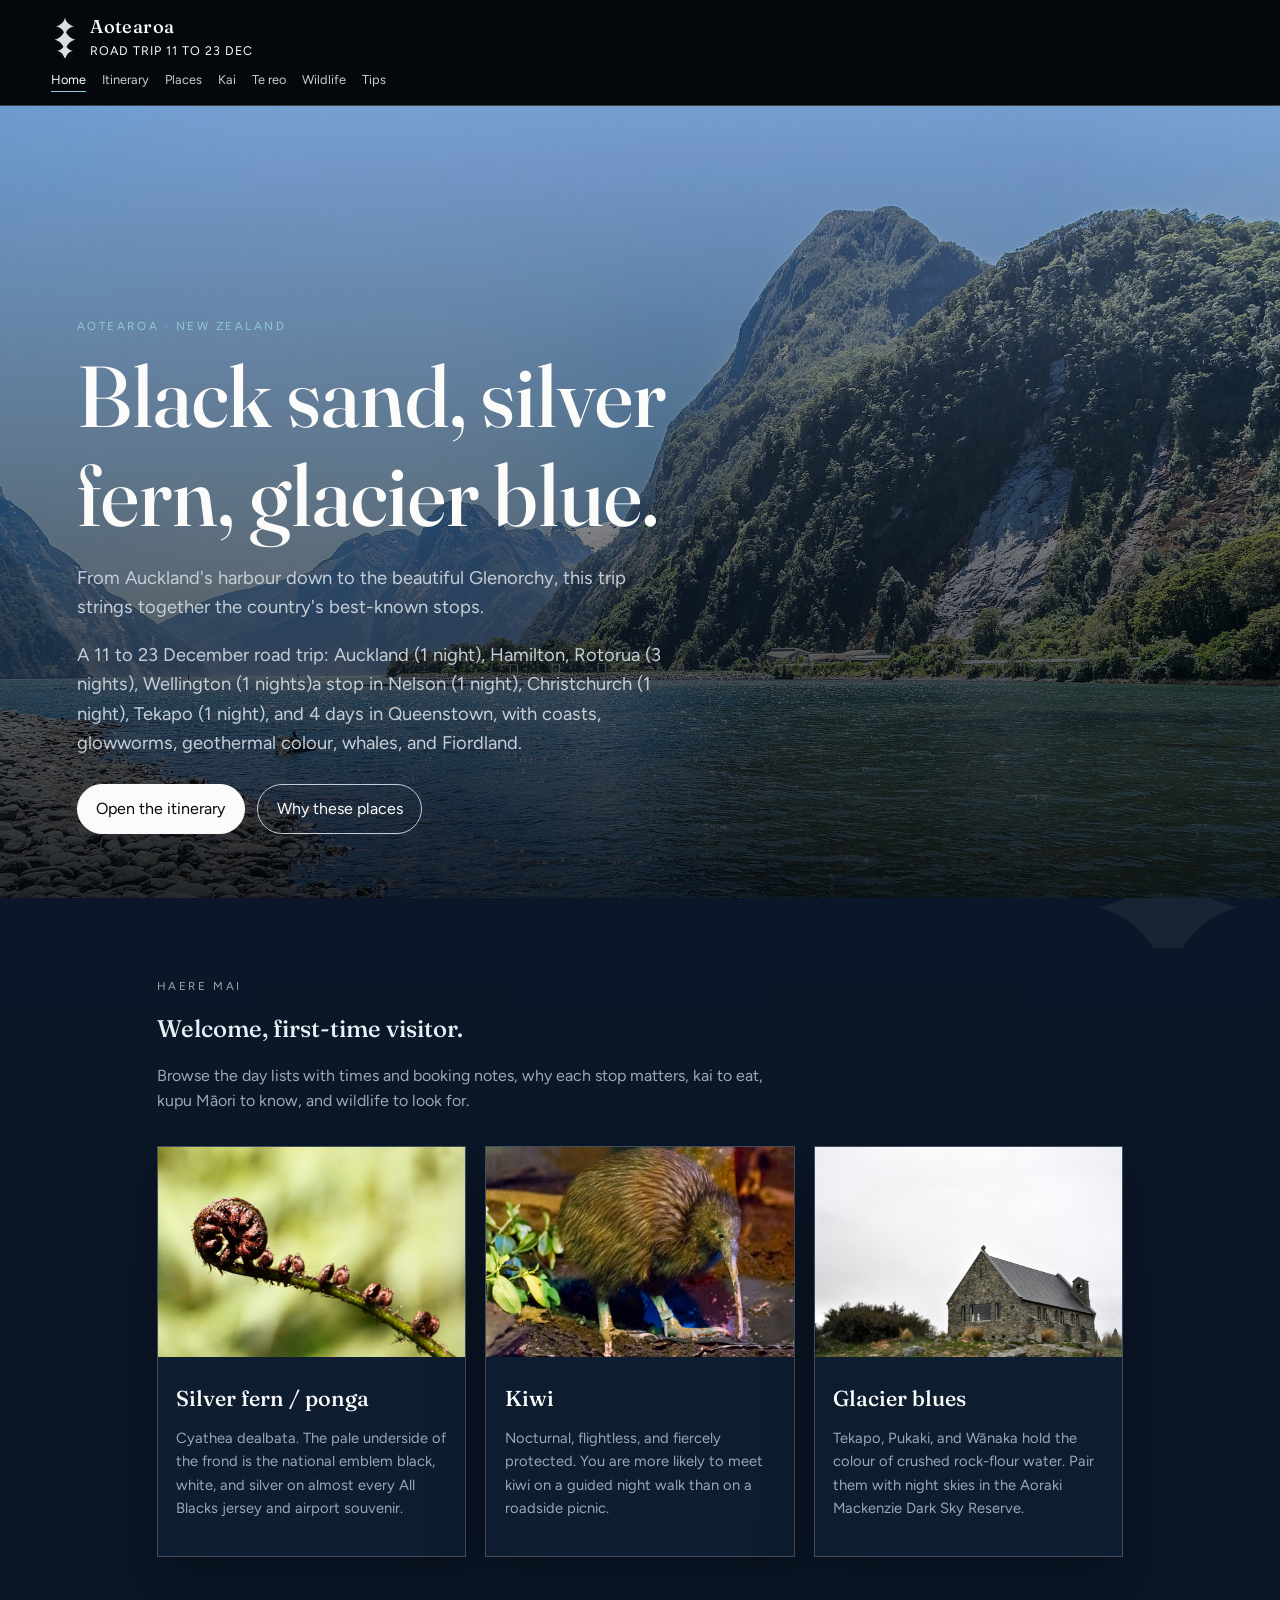
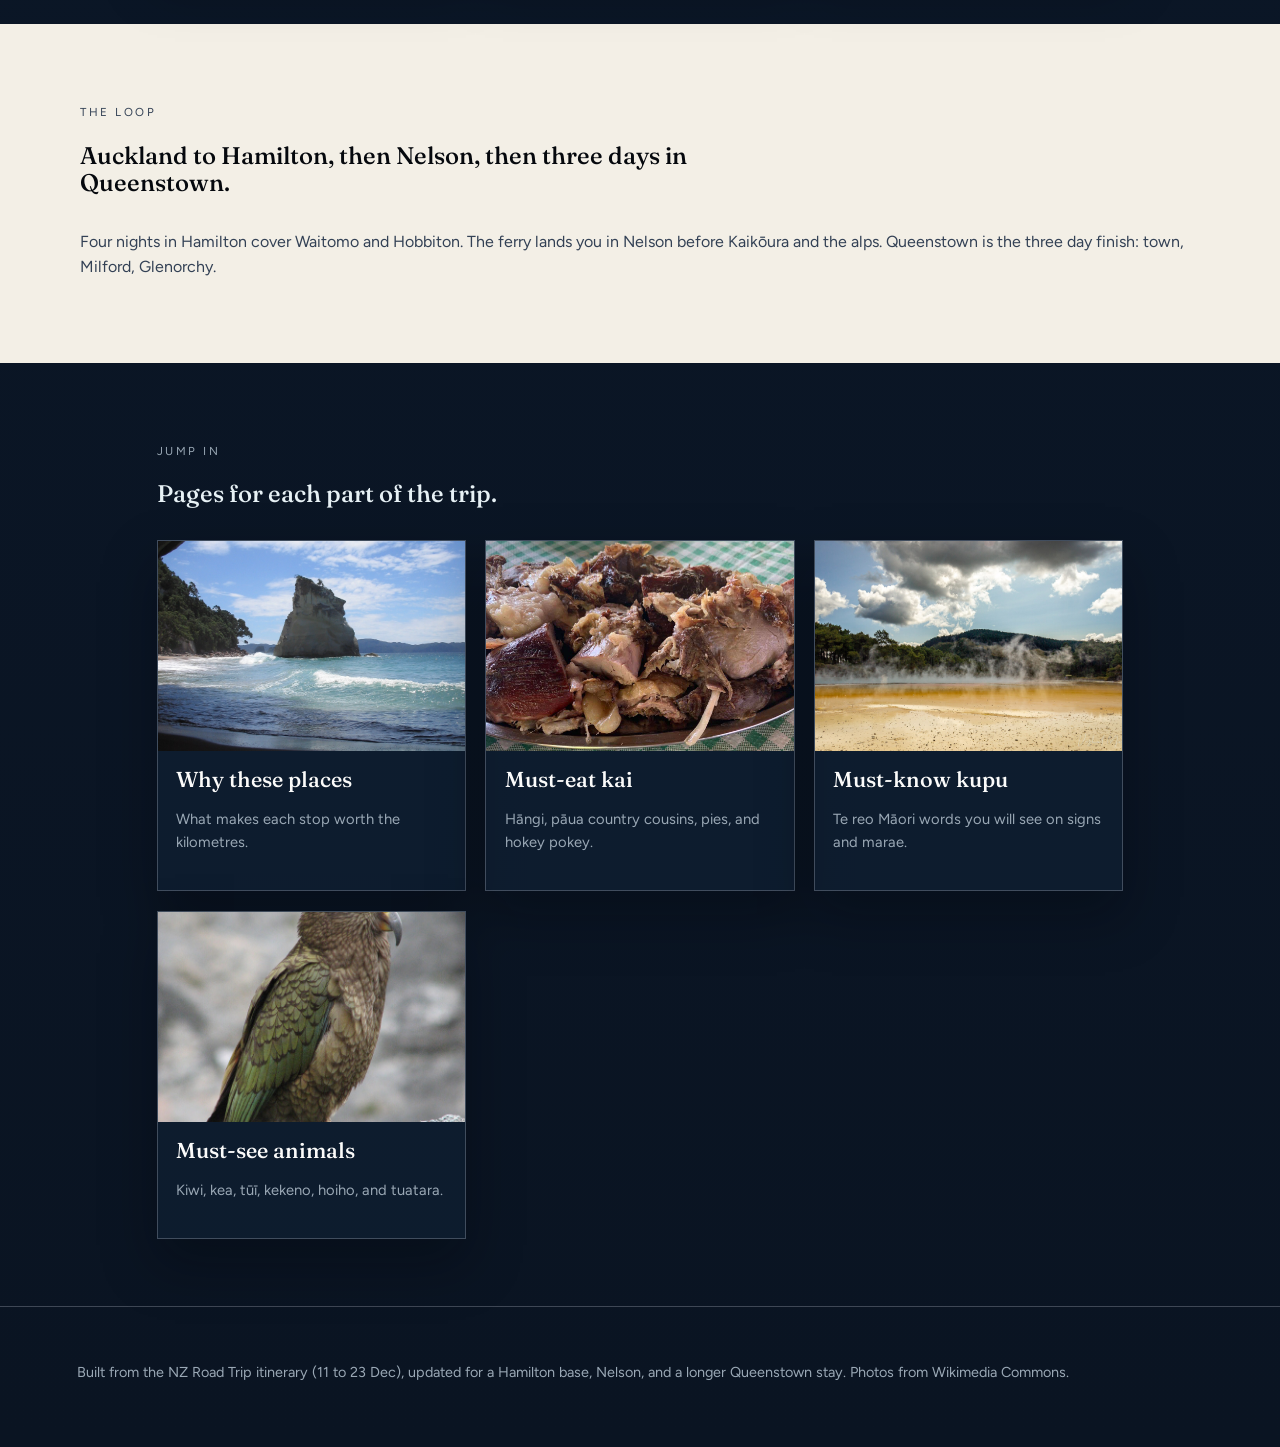
==== commit de26db47: "Update index.html" ====
--- a/index.html
+++ b/index.html
@@ -20,7 +20,7 @@
       <p class="kicker">Aotearoa · New Zealand</p>
       <h1>Black sand, silver fern, glacier blue.</h1>
            <p class="lede">From Auckland's harbour down to the beautiful Glenorchy, this trip strings together the country's best-known stops.</p>
-           <p class="lede">A 11 to 23 December road trip: Auckland (1 night), Hamilton,      Rotorua (3 nights), Wellington (2 nights)a stop in Nelson, kikora (1 night), and three days in Queenstown, with coasts, glowworms, geothermal colour, whales, and Fiordland.</p>
+           <p class="lede">A 11 to 23 December road trip: Auckland (1 night), Hamilton,      Rotorua (3 nights), Wellington (1 nights)a stop in Nelson (1 night), Christchurch (1 night), Tekapo (1 night), and 4 days in Queenstown, with coasts, glowworms, geothermal colour, whales, and Fiordland.</p>
       <div class="btn-row">
         <a class="btn solid" href="itinerary.html">Open the itinerary</a>
         <a class="btn" href="places.html">Why these places</a>
--- a/css/style.css
+++ b/css/style.css
@@ -75,6 +75,7 @@
   align-items: center;
   justify-content: space-between;
   gap: 1rem;
+  
 }
 
 .brand {
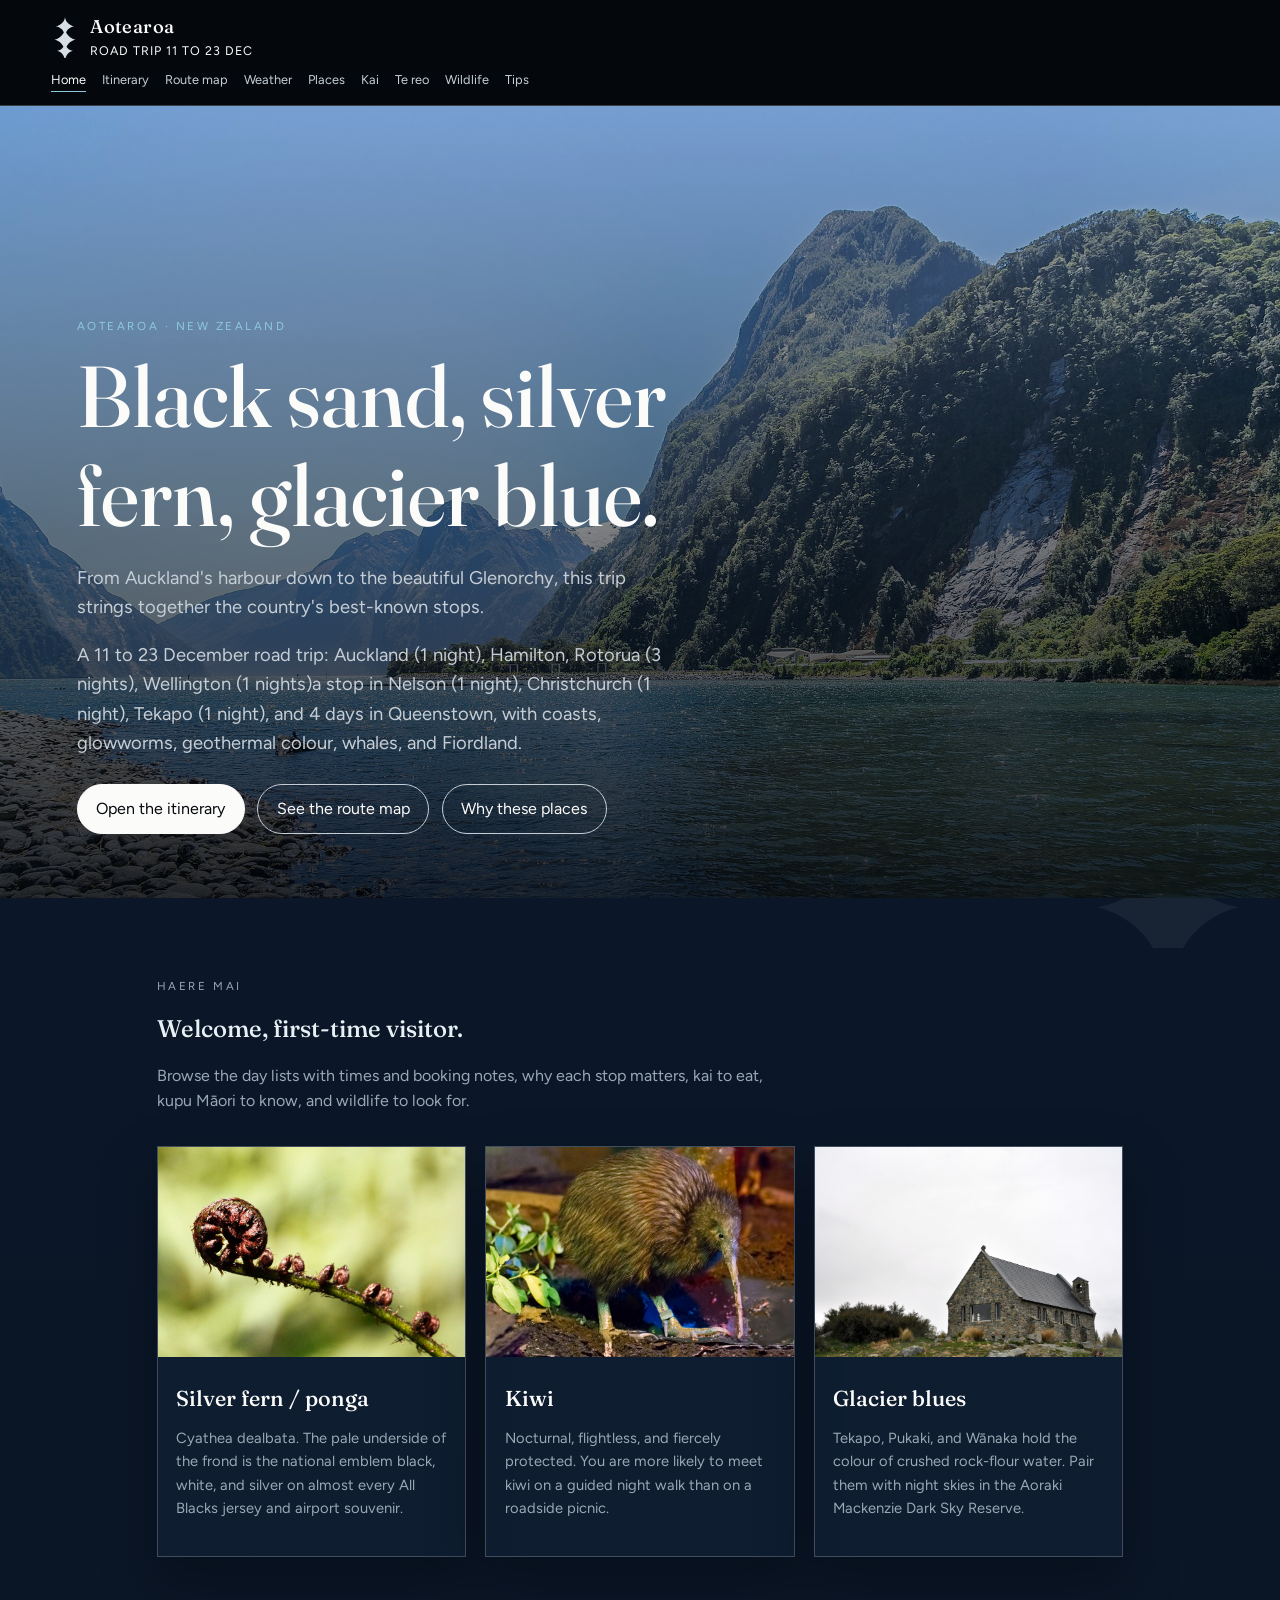
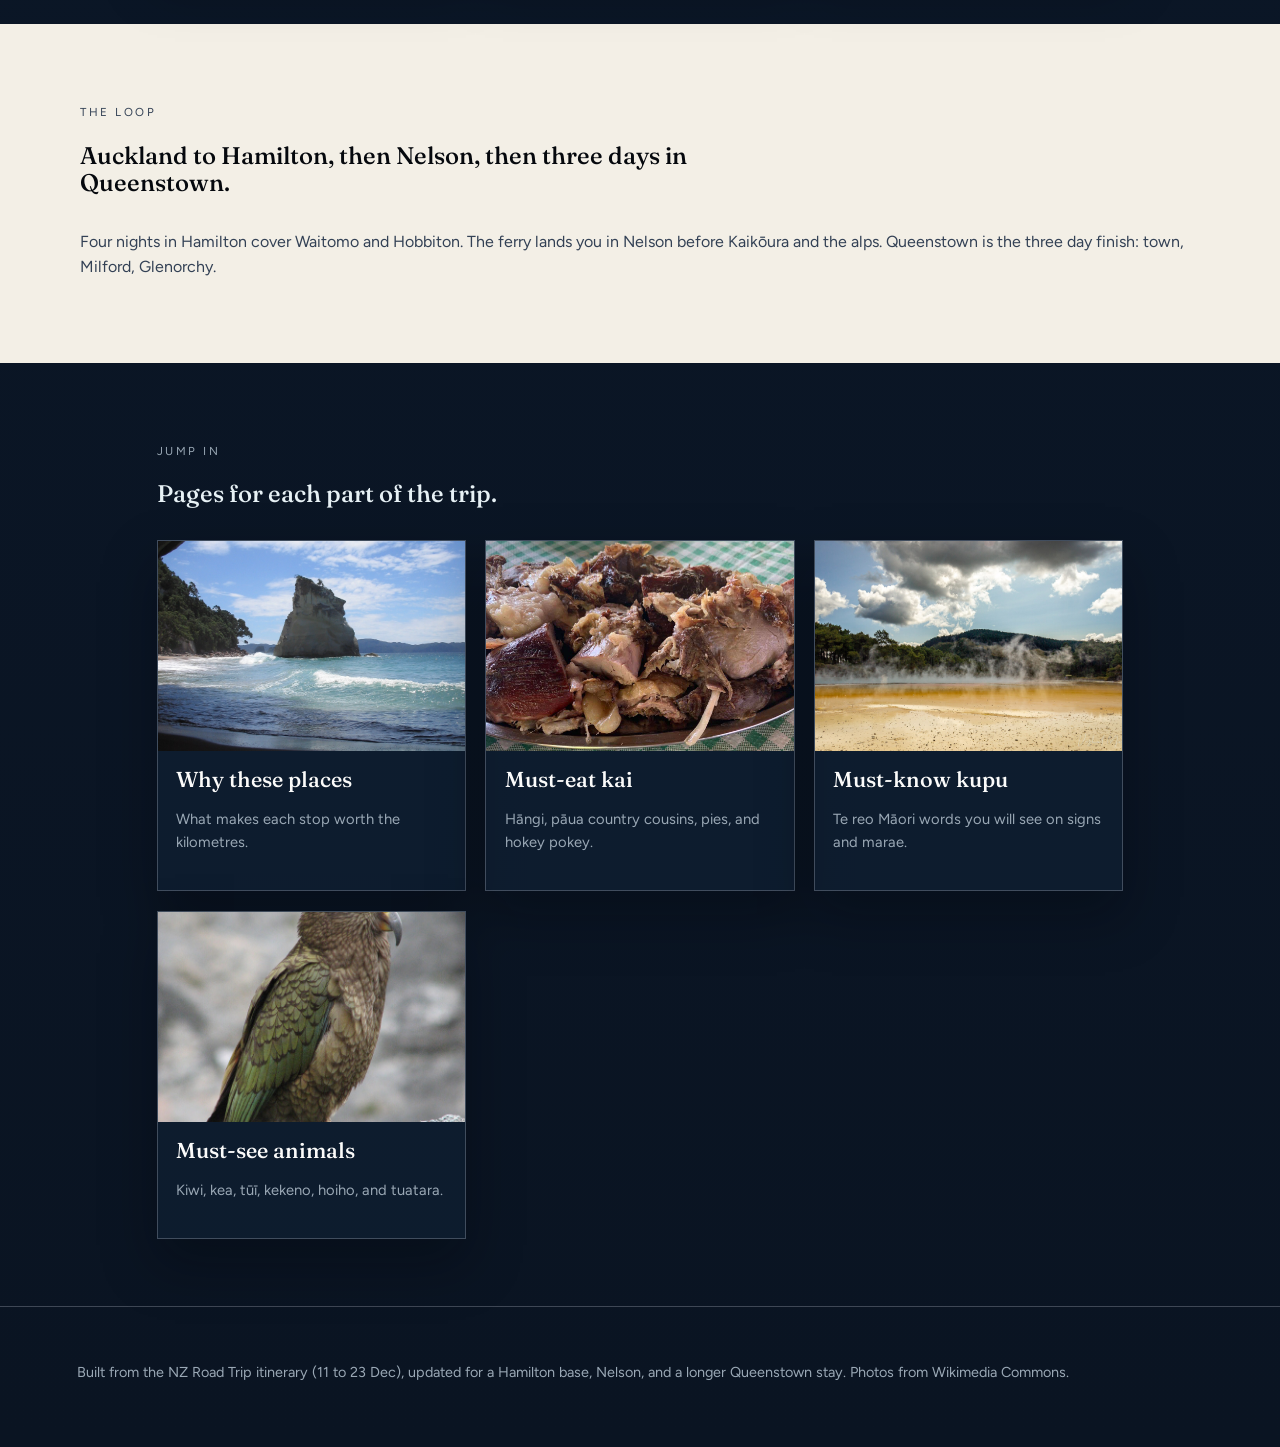
==== commit 91ecbc28: "Update index.html" ====
--- a/index.html
+++ b/index.html
@@ -23,6 +23,7 @@
            <p class="lede">A 11 to 23 December road trip: Auckland (1 night), Hamilton,      Rotorua (3 nights), Wellington (1 nights)a stop in Nelson (1 night), Christchurch (1 night), Tekapo (1 night), and 4 days in Queenstown, with coasts, glowworms, geothermal colour, whales, and Fiordland.</p>
       <div class="btn-row">
         <a class="btn solid" href="itinerary.html">Open the itinerary</a>
+        <a class="btn" href="map.html">See the route map</a>
         <a class="btn" href="places.html">Why these places</a>
       </div>
     </div>
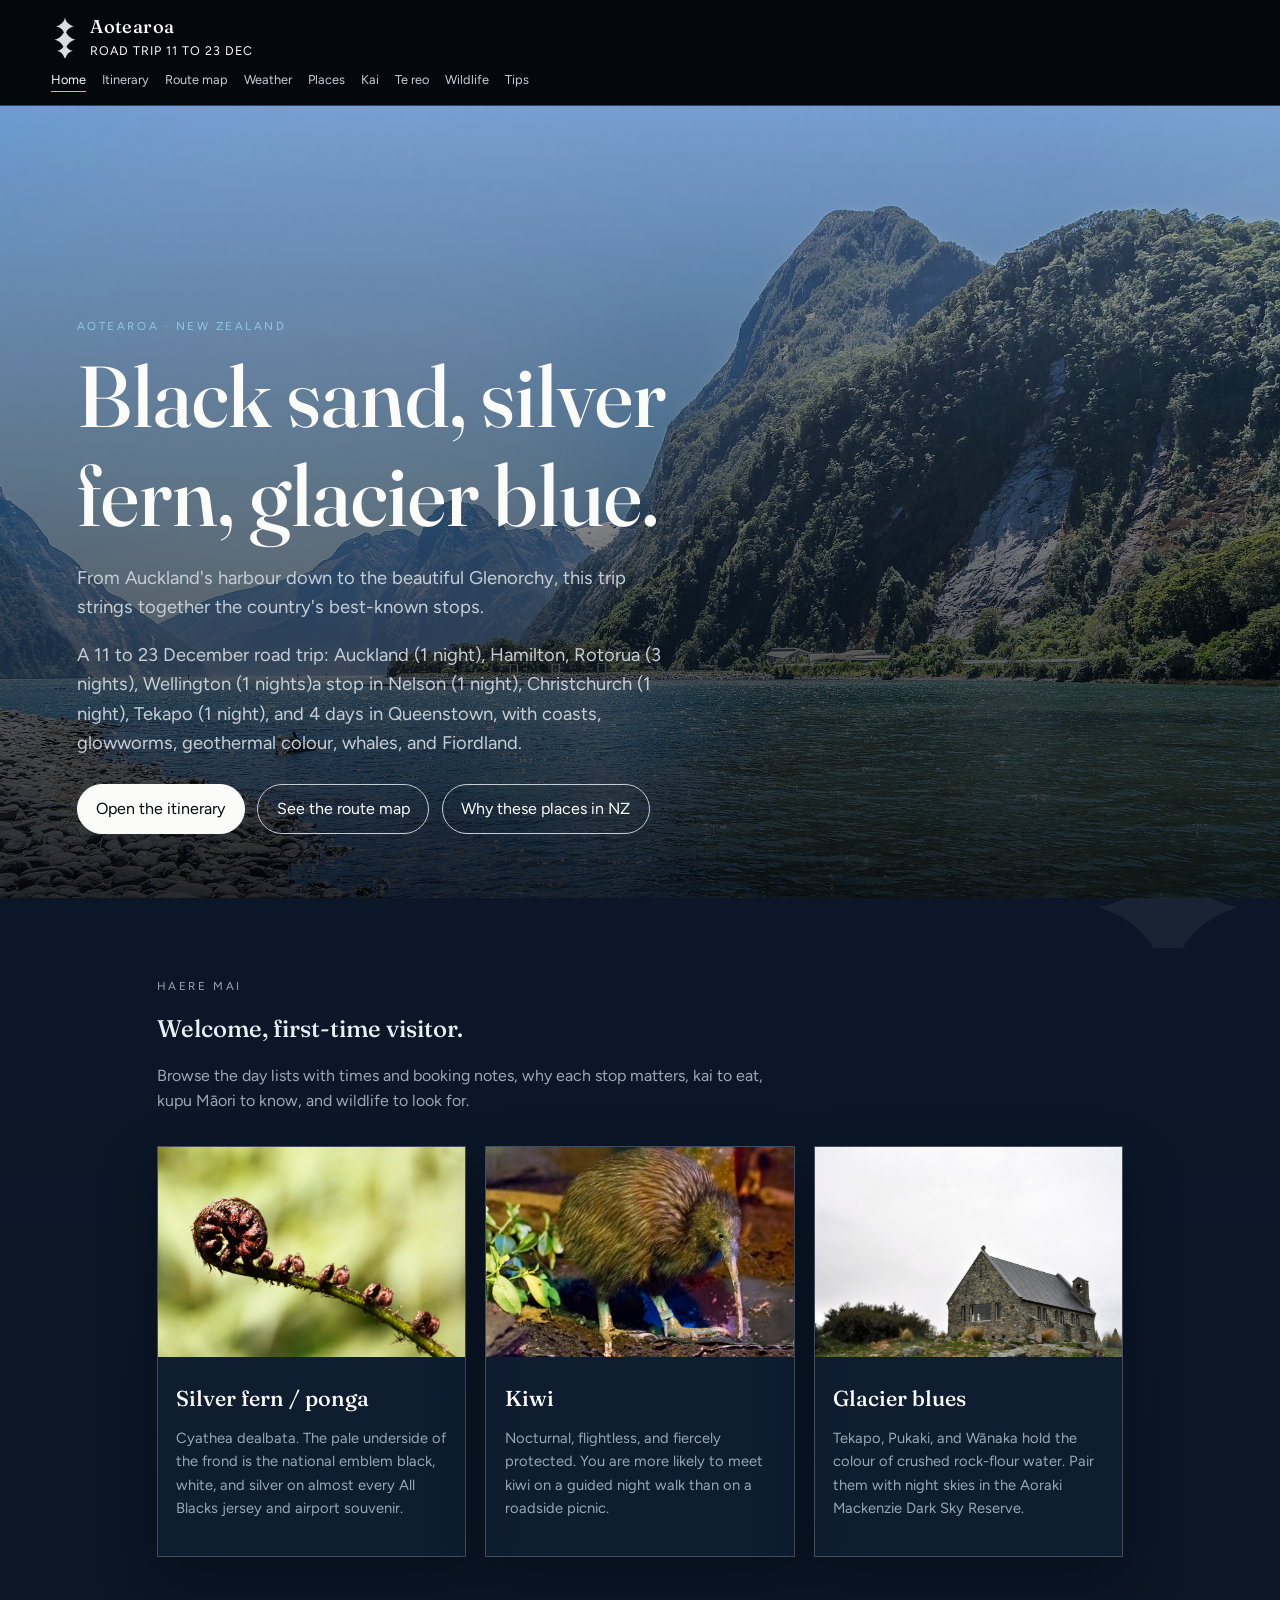
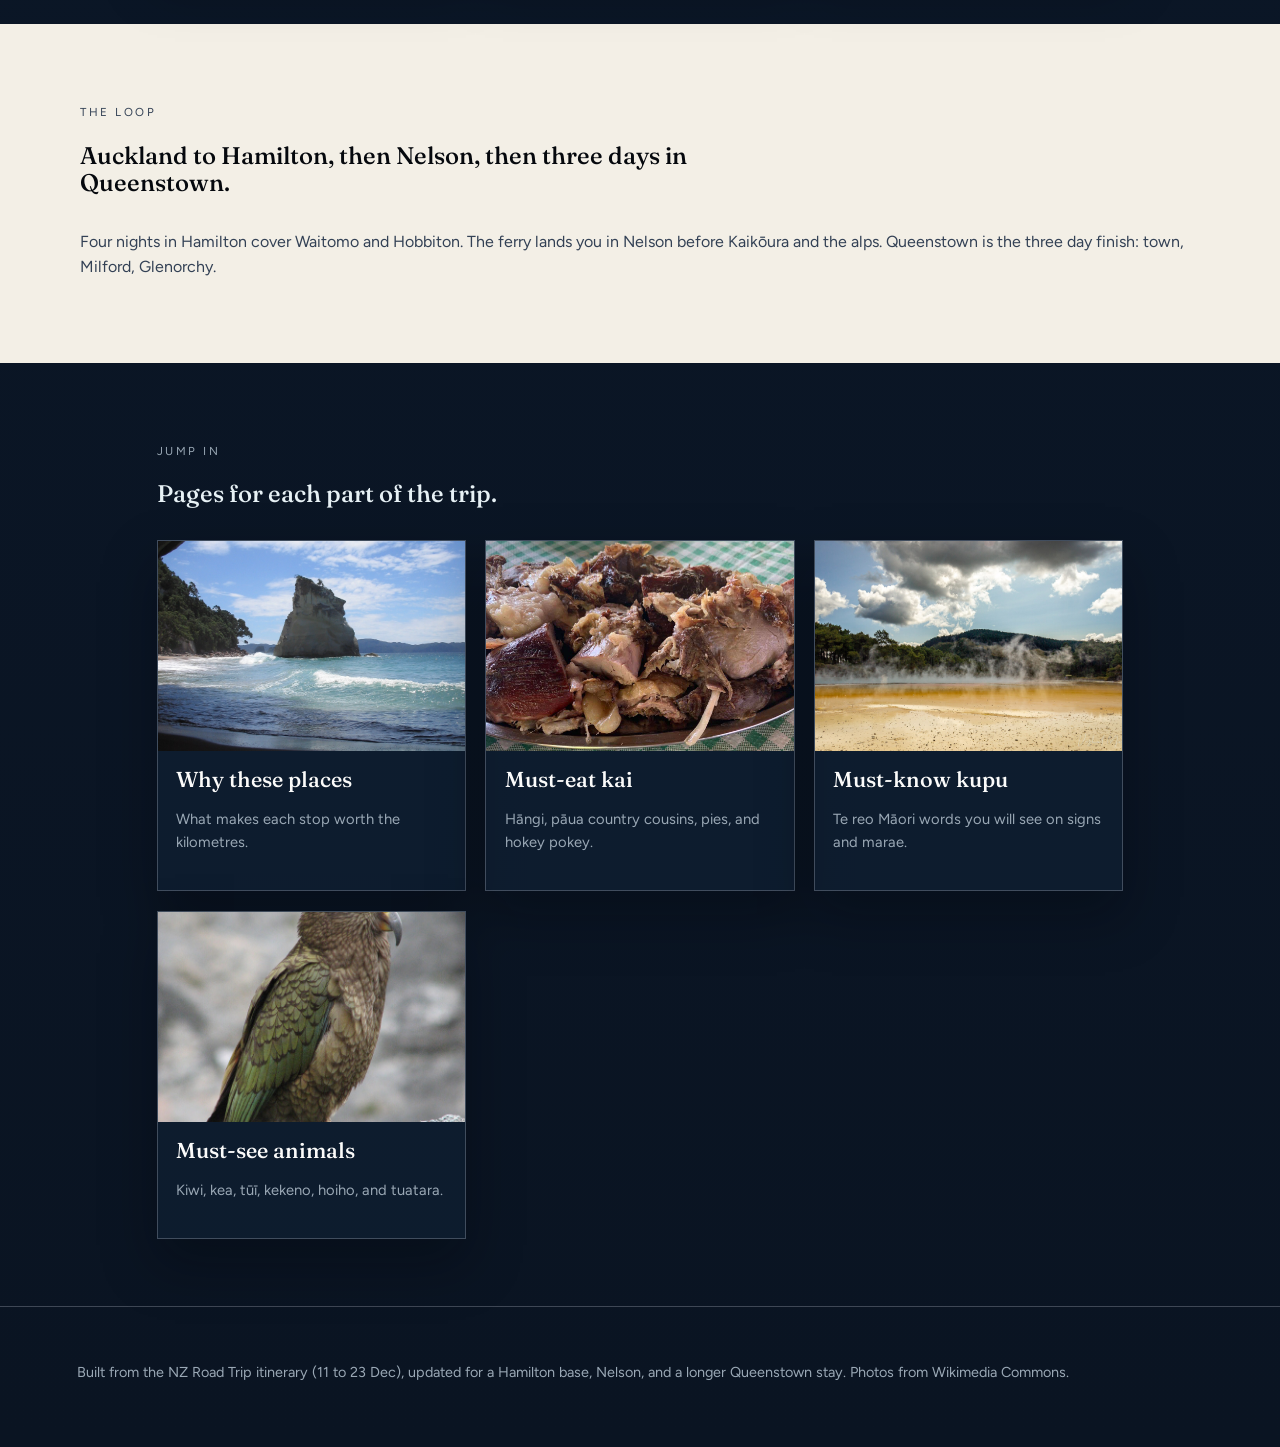
==== commit 317b7cd9: "Update index.html" ====
--- a/index.html
+++ b/index.html
@@ -24,7 +24,7 @@
       <div class="btn-row">
         <a class="btn solid" href="itinerary.html">Open the itinerary</a>
         <a class="btn" href="map.html">See the route map</a>
-        <a class="btn" href="places.html">Why these places</a>
+        <a class="btn" href="places.html">Why these places in NZ</a>
       </div>
     </div>
   </header>
